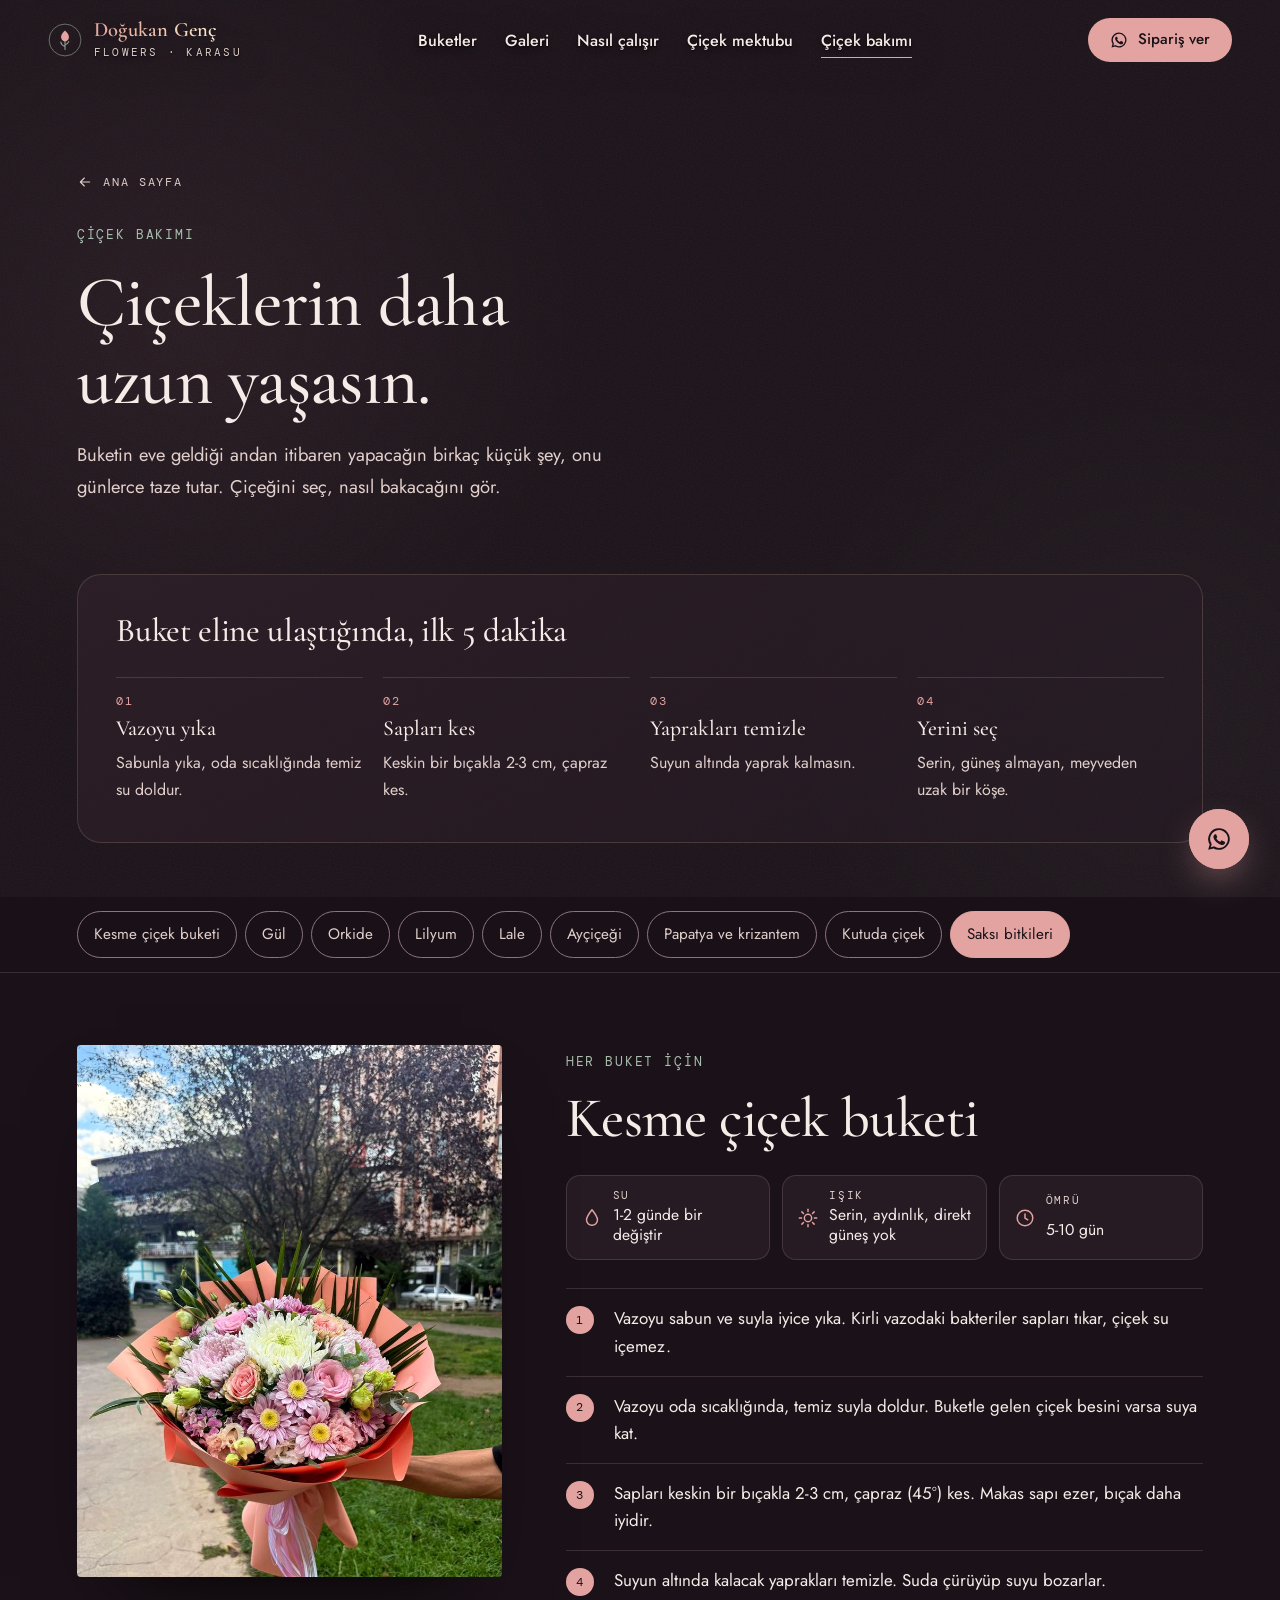
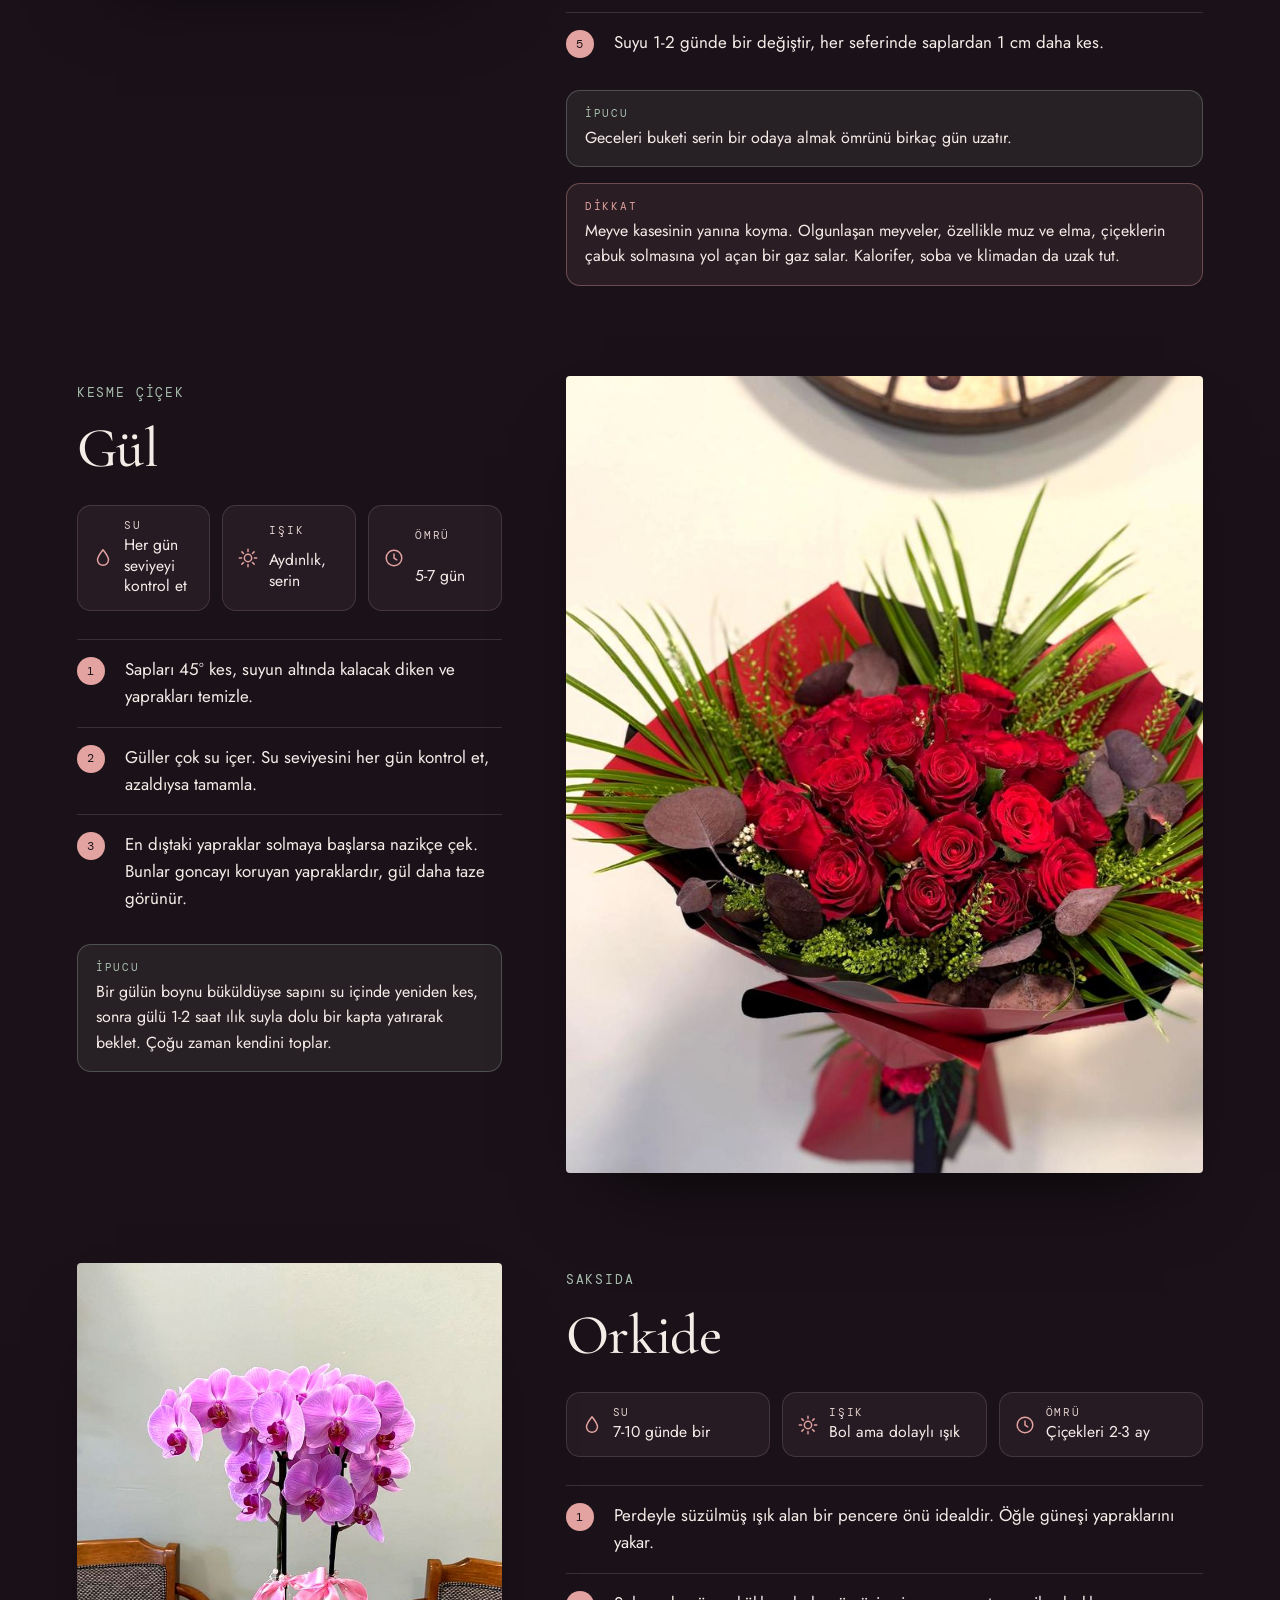
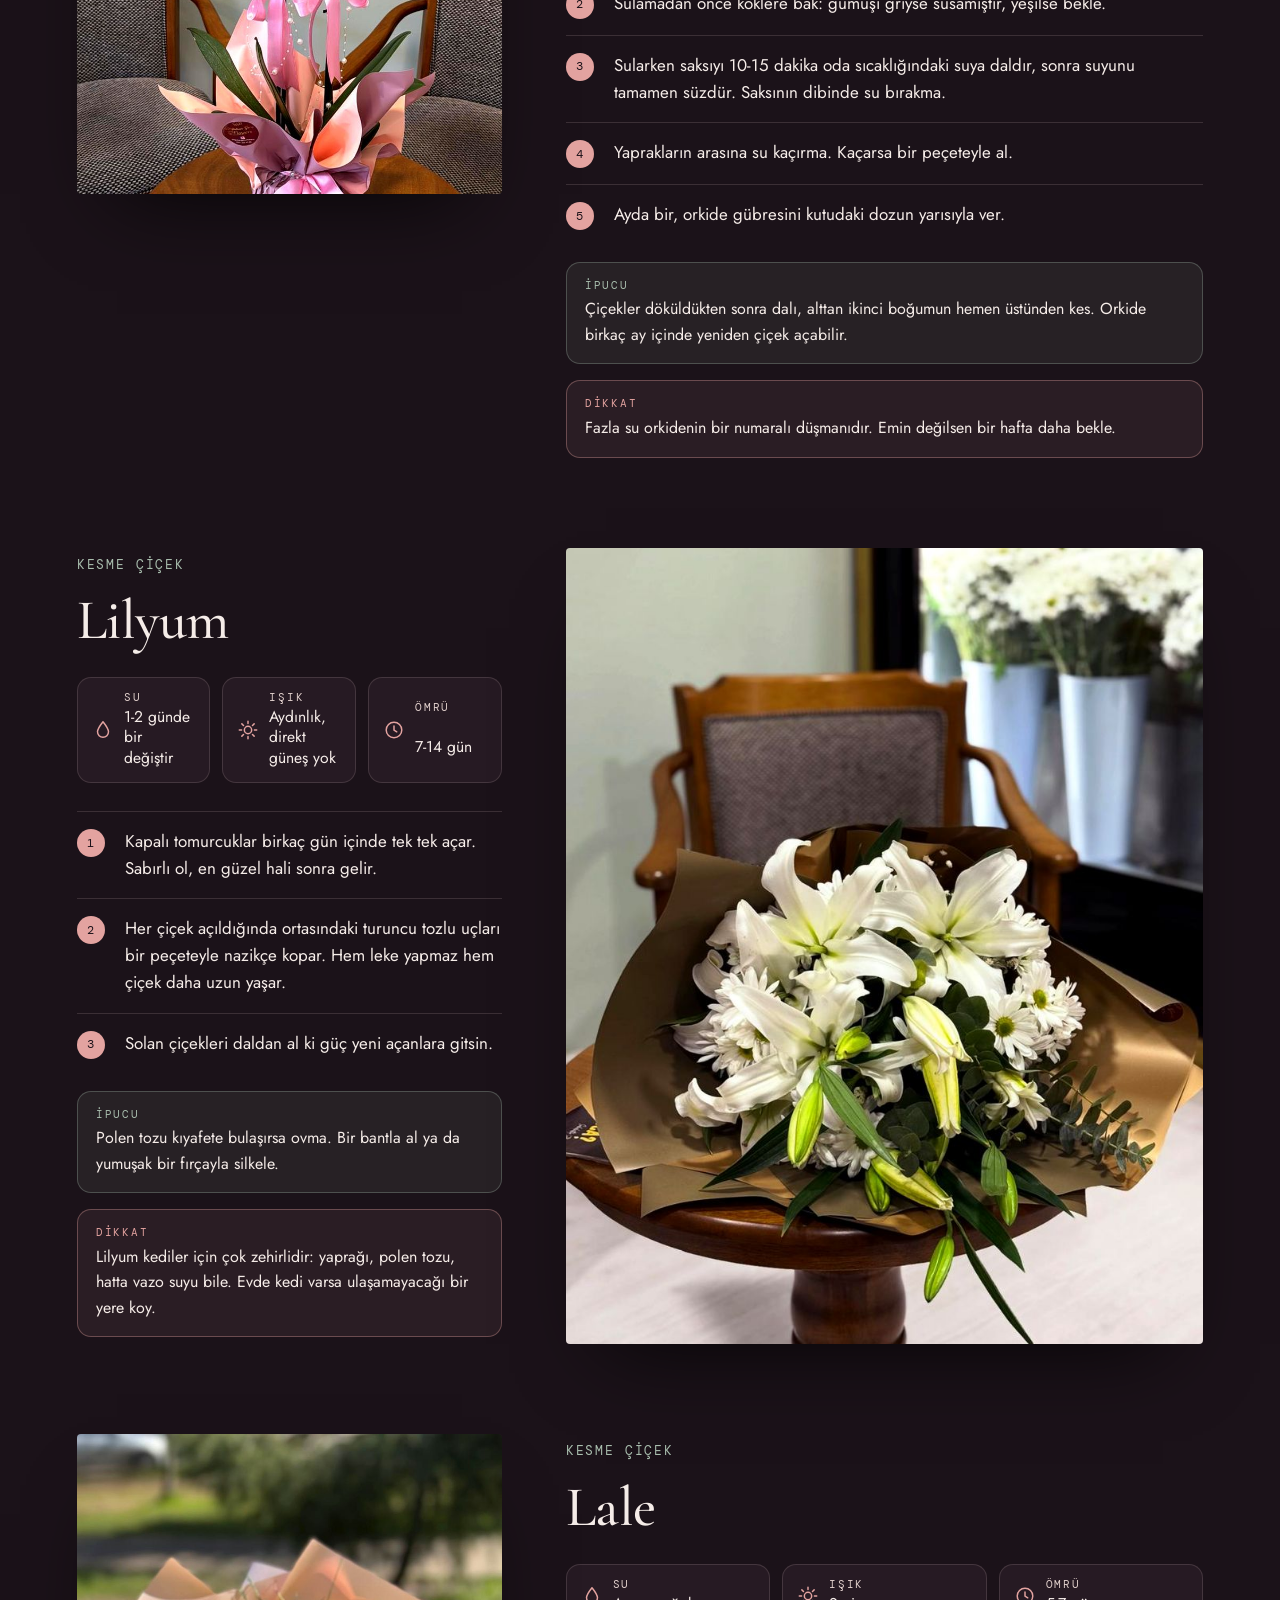
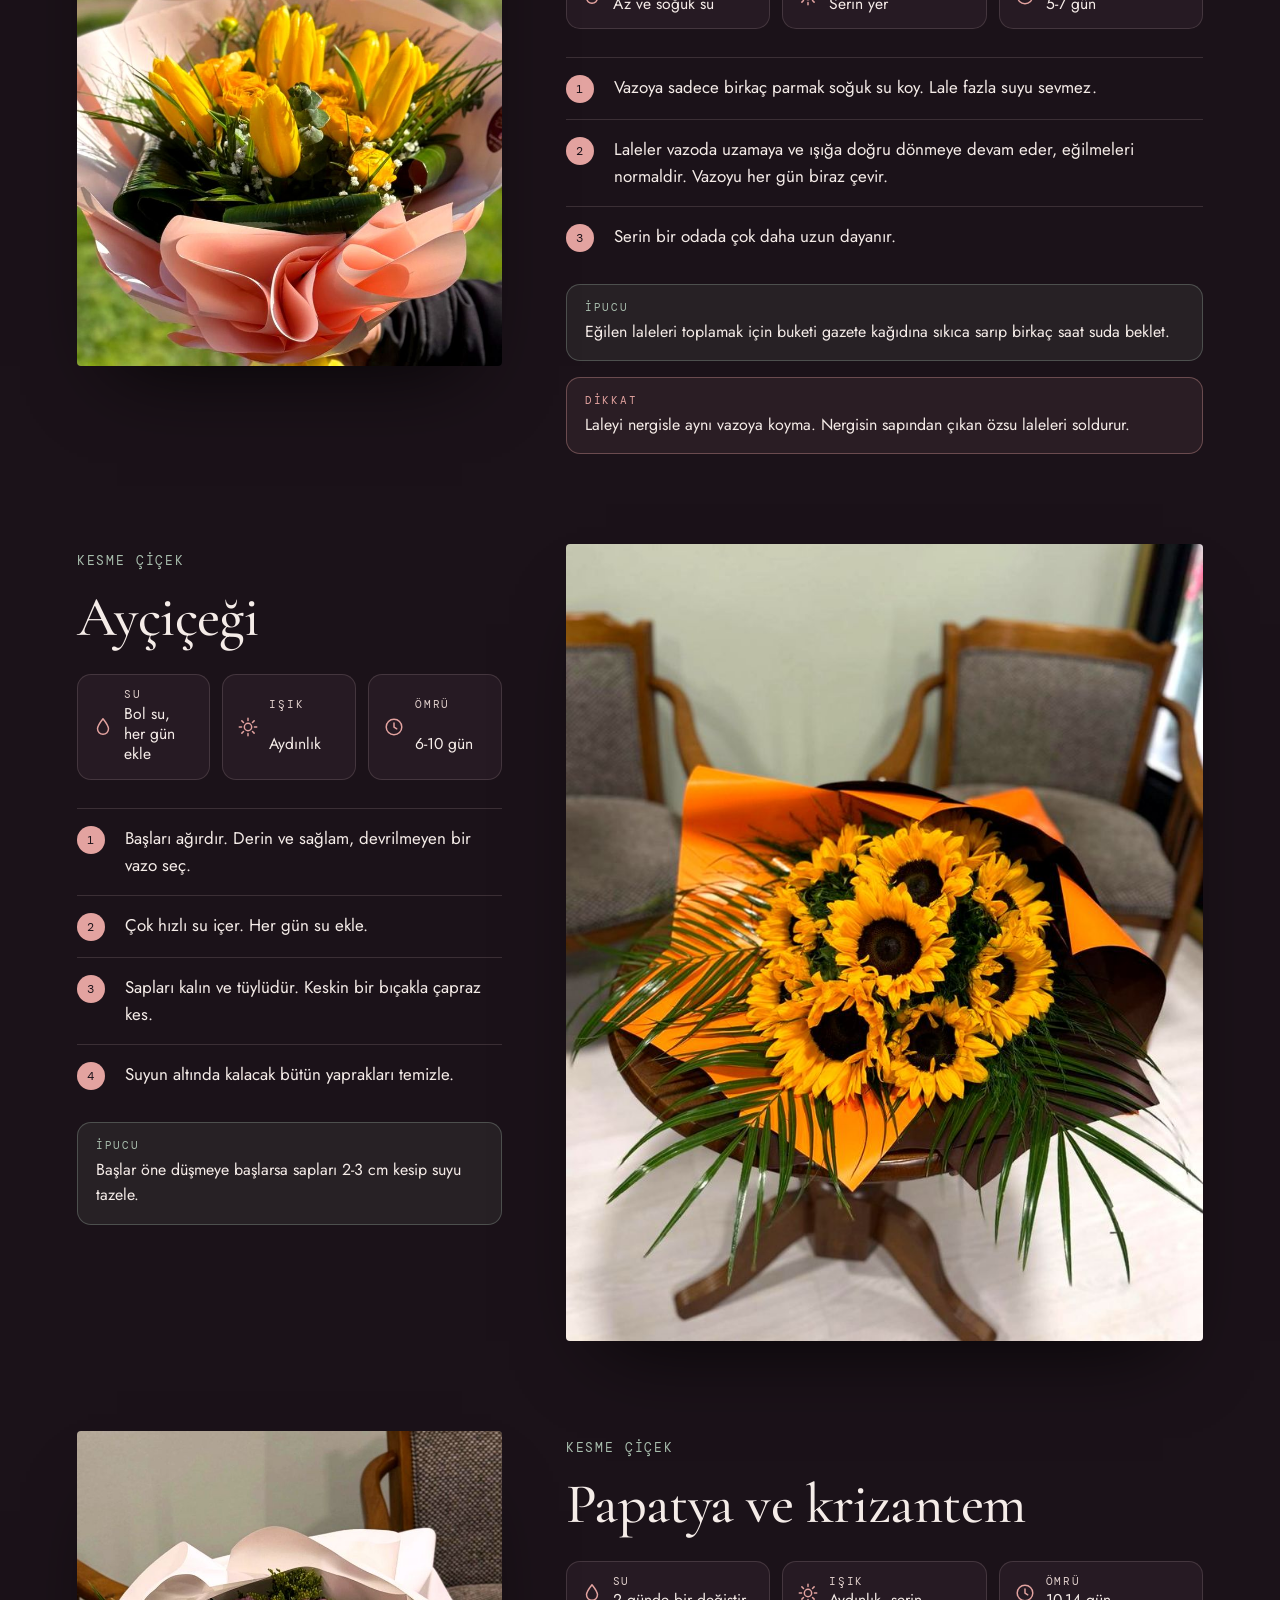
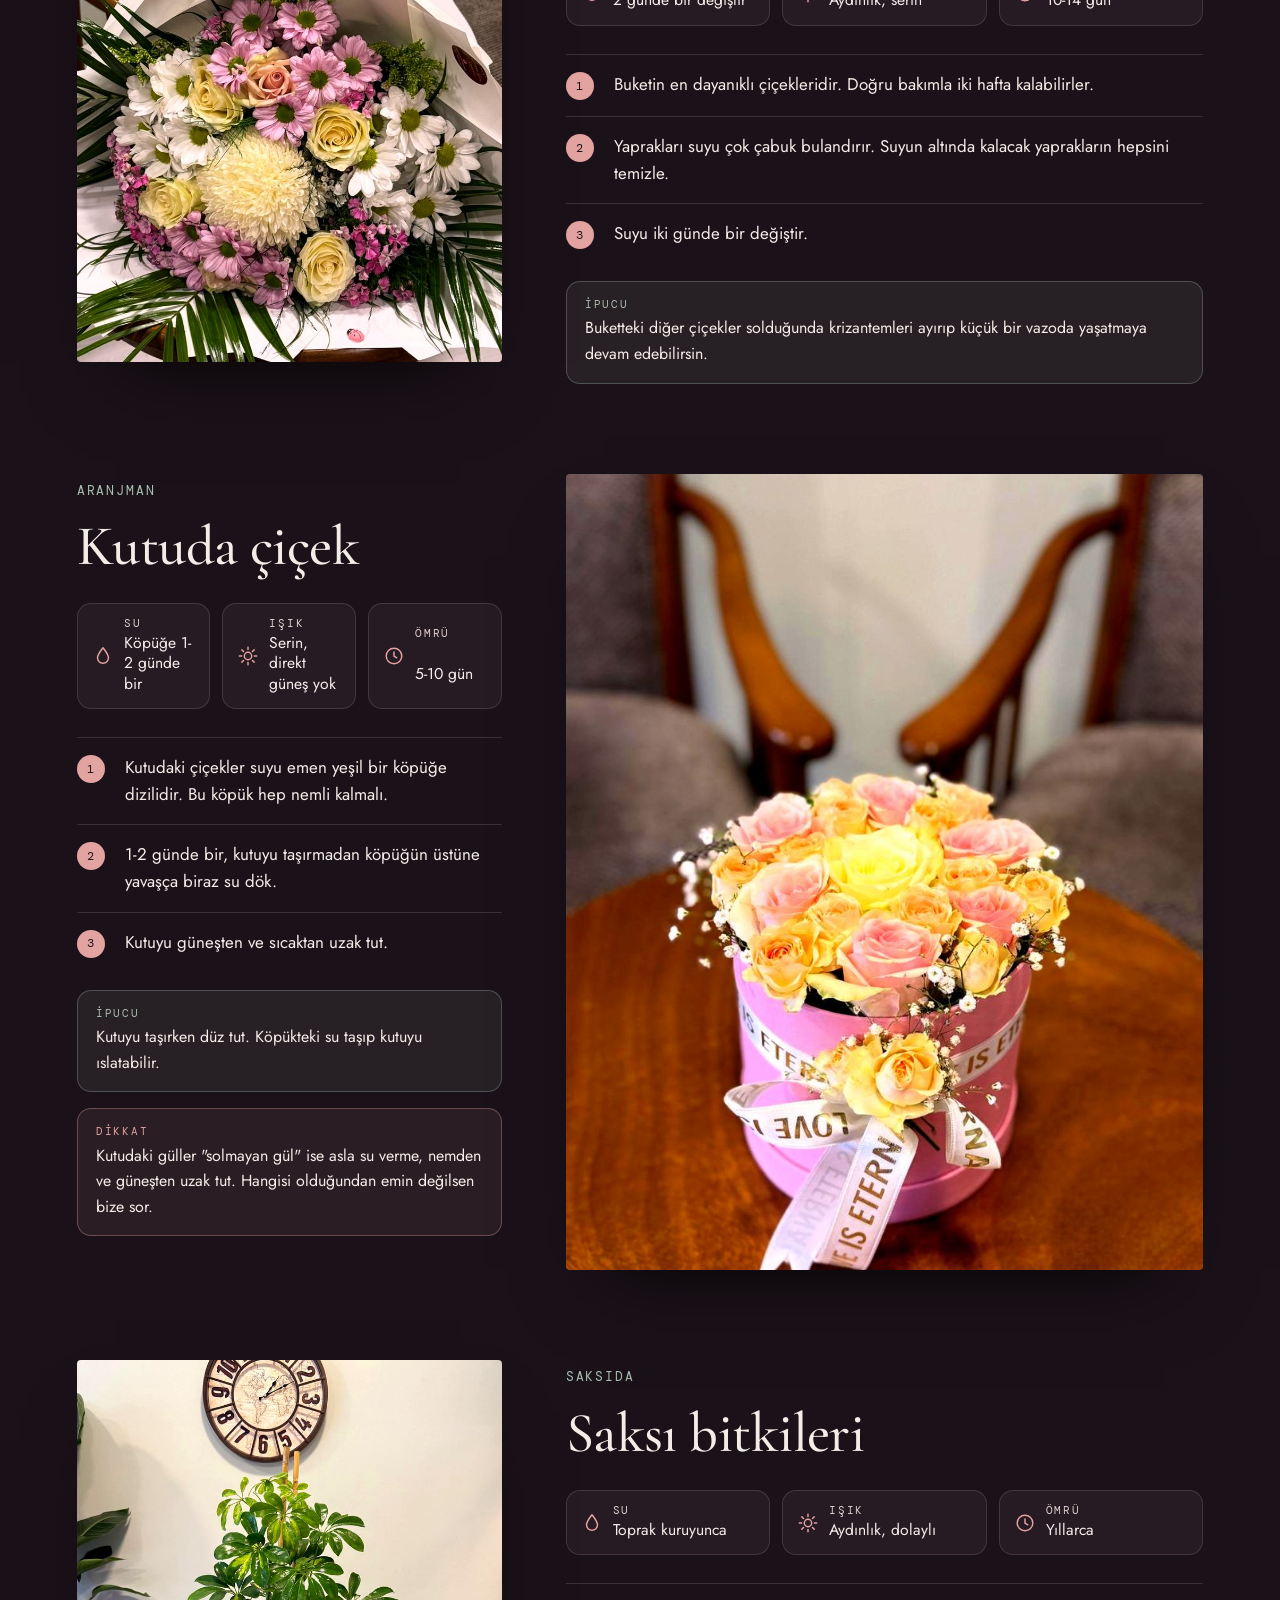
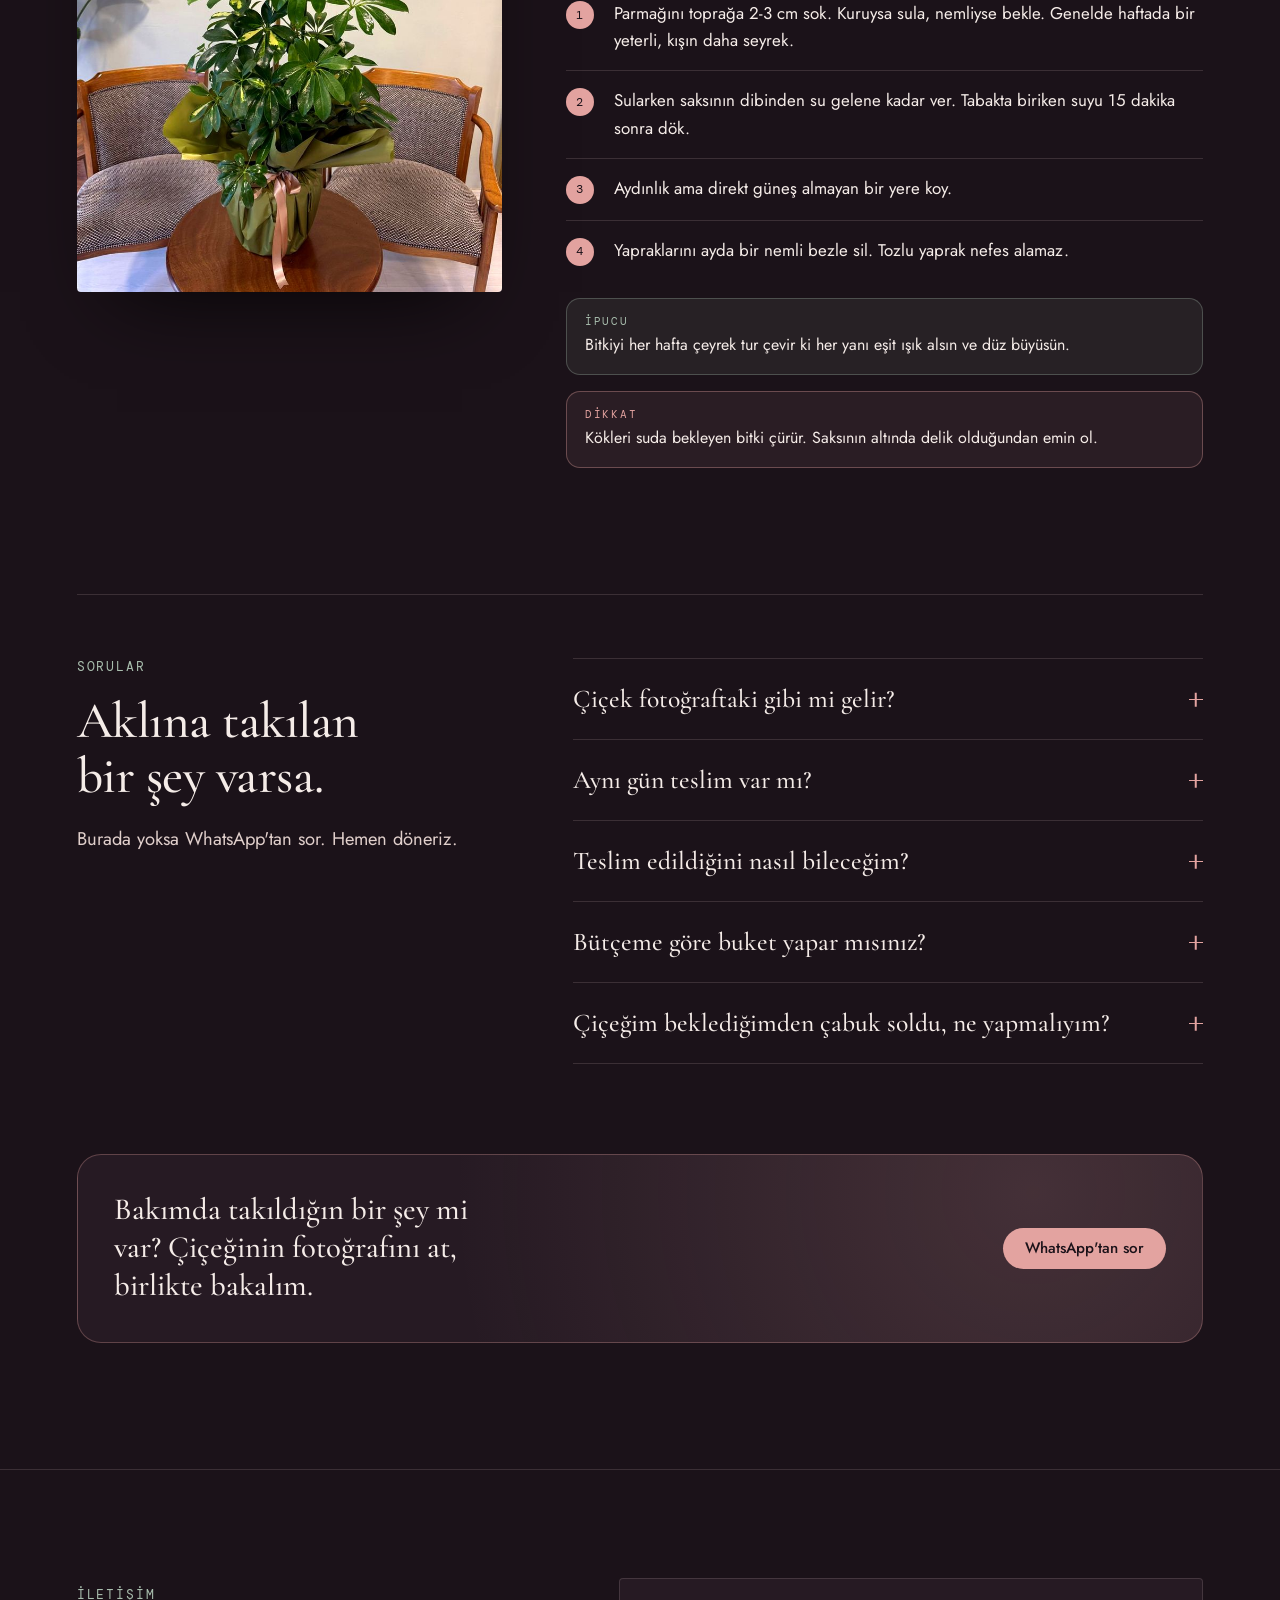
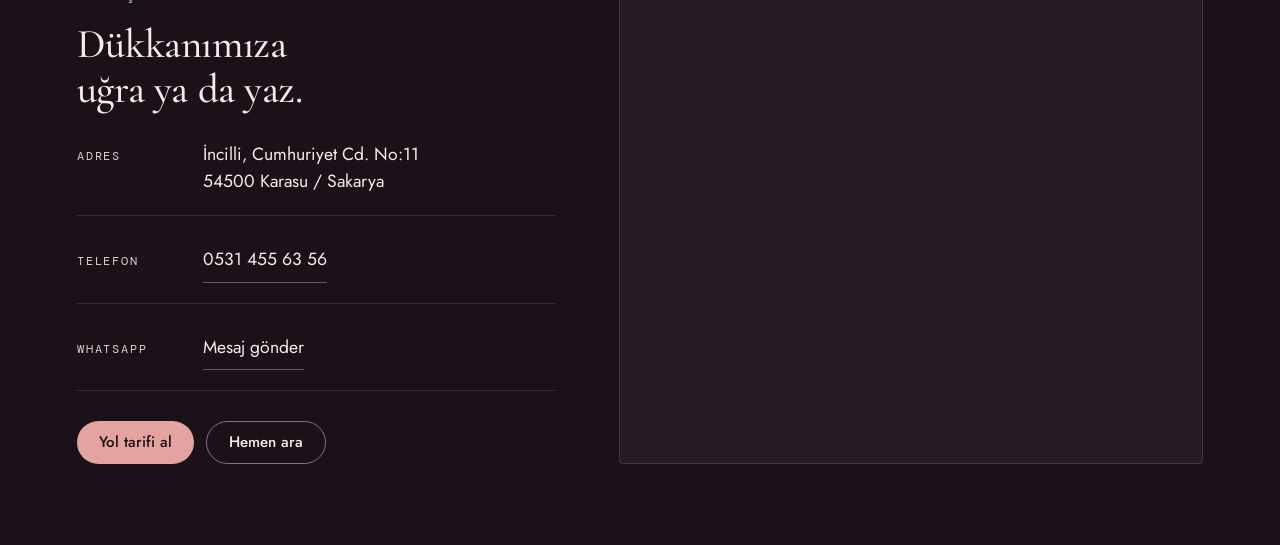
==== bakim.html @ 012bde80 "Çiçek bakımı sayfası; sorular ana sayfadan bakım sayfasına taşındı Co-Authored-By: Claude Opus 5.5 <" ====
<!doctype html>
<html lang="tr">
<head>
<meta charset="utf-8">
<meta name="viewport" content="width=device-width, initial-scale=1, viewport-fit=cover">
<title>Çiçek bakımı · Doğukan Genç Flowers</title>
<meta name="description" content="Buket, gül, orkide, lilyum, lale, ayçiçeği ve saksı bitkilerinin bakımı. Çiçeklerin daha uzun yaşasın diye Doğukan Genç Flowers'tan kolay ipuçları.">
<meta name="theme-color" content="#1B1219">
<link rel="icon" href="data:image/svg+xml,%3Csvg xmlns='http://www.w3.org/2000/svg' viewBox='0 0 64 64'%3E%3Crect width='64' height='64' rx='14' fill='%231B1219'/%3E%3Cpath d='M32 14c-7 6-9 12-6 17 2 3 6 4 6 4s4-1 6-4c3-5 1-11-6-17z' fill='%23E3A3A0'/%3E%3Cpath d='M32 35v15M32 44c-4-1-7-4-8-8M32 41c4-1 6-3 7-6' stroke='%238FA393' stroke-width='2.5' fill='none' stroke-linecap='round'/%3E%3C/svg%3E">
<link rel="preconnect" href="https://fonts.googleapis.com">
<link rel="preconnect" href="https://fonts.gstatic.com" crossorigin>
<link href="https://fonts.googleapis.com/css2?family=Cormorant+Garamond:ital,wght@0,400;0,500;0,600;1,500;1,600&family=Caveat:wght@500&family=DM+Mono&family=Jost:wght@400;500&display=swap" rel="stylesheet">
<style>
:root{
  color-scheme:dark;
  --canvas:#1B1219;
  --panel:#261A23;
  --panel-2:#2F2029;
  --accent:#E3A3A0;
  --accent-hover:#EDB8B5;
  --accent-muted:#8FA393;
  --text-secondary:#E0CFCB;
  --text-primary:#F5ECE8;
  --line:rgba(205,184,180,.18);
  --line-strong:#8A7480;
  --ease-out:cubic-bezier(.22,.8,.24,1);
  --ease-soft:cubic-bezier(.45,.05,.25,1);
  --tshadow:0 1px 2px rgba(12,6,10,.95),0 3px 12px rgba(12,6,10,.78),0 10px 44px rgba(12,6,10,.8);
  --display:"Cormorant Garamond",Georgia,serif;
  --body:"Jost",system-ui,sans-serif;
  --mono:"DM Mono",ui-monospace,monospace;
}
*,*::before,*::after{box-sizing:border-box}
html{overflow-x:hidden;overflow-x:clip;scroll-behavior:smooth;background:var(--canvas)}
body{margin:0;overflow-x:hidden;overflow-x:clip;background:var(--canvas);color:var(--text-primary);font:300 1.0625rem/1.65 var(--body);-webkit-font-smoothing:antialiased;animation:pagein 1.1s var(--ease-out) both}
@keyframes pagein{from{opacity:0}to{opacity:1}}
img{display:block;max-width:100%}
a{color:inherit}
h1,h2,h3{font-family:var(--display);font-weight:300;line-height:1.08;margin:0;letter-spacing:-.01em}
p{margin:0}
.sr{position:absolute!important;width:1px;height:1px;overflow:hidden;clip:rect(0 0 0 0);white-space:nowrap}
.skip{position:fixed;left:16px;top:-60px;z-index:100;background:var(--accent);color:var(--canvas);padding:10px 16px;border-radius:999px;text-decoration:none;transition:top .3s var(--ease-out)}
.skip:focus{top:16px}
:focus-visible{outline:2px solid var(--accent);outline-offset:3px;border-radius:6px}
.kicker{font:400 .74rem/1.4 var(--mono);letter-spacing:.18em;text-transform:uppercase;color:var(--accent-muted)}

/* ---------- the environment layer ---------- */
.env{position:fixed;inset:0;z-index:-1;pointer-events:none;overflow:hidden}
.env .glow{position:absolute;width:70vmax;height:70vmax;border-radius:50%;filter:blur(40px);opacity:.5}
.env .g1{left:-20vmax;top:-10vmax;background:radial-gradient(circle,rgba(227,163,160,.13),transparent 62%);animation:drift1 90s ease-in-out -20s infinite alternate}
.env .g2{right:-25vmax;bottom:-20vmax;background:radial-gradient(circle,rgba(143,163,147,.10),transparent 60%);animation:drift2 110s ease-in-out -40s infinite alternate}
@keyframes drift1{to{transform:translate(18vmax,22vmax) scale(1.1)}}
@keyframes drift2{to{transform:translate(-20vmax,-16vmax) scale(.92)}}
.env .grain{position:absolute;inset:-50%;opacity:.07;background-image:url("data:image/svg+xml,%3Csvg xmlns='http://www.w3.org/2000/svg' width='160' height='160'%3E%3Cfilter id='n'%3E%3CfeTurbulence type='fractalNoise' baseFrequency='.85' numOctaves='2' stitchTiles='stitch'/%3E%3C/filter%3E%3Crect width='100%25' height='100%25' filter='url(%23n)'/%3E%3C/svg%3E")}
.env .petal{position:absolute;top:-6vh;width:14px;height:10px;border-radius:70% 0 70% 0;background:var(--accent);opacity:.14;animation:fall linear infinite}
@keyframes fall{0%{transform:translate3d(0,-5vh,0) rotate(0)}50%{transform:translate3d(6vw,52vh,0) rotate(180deg)}100%{transform:translate3d(-2vw,112vh,0) rotate(360deg)}}
body.paused *,body.paused *::before,body.paused *::after{animation-play-state:paused!important}

/* ---------- nav ---------- */
.nav{position:fixed;top:0;left:0;right:0;z-index:50;display:flex;align-items:center;justify-content:space-between;gap:24px;padding:18px clamp(16px,4vw,48px);transition:background .5s var(--ease-soft),backdrop-filter .5s var(--ease-soft)}
.nav.solid{background:rgba(27,18,25,.78);backdrop-filter:blur(14px);-webkit-backdrop-filter:blur(14px)}
.brand{display:flex;align-items:center;gap:12px;text-decoration:none}
.brand svg{width:34px;height:34px;flex:none}
.brand span{font:500 1.28rem/1 var(--display);letter-spacing:.01em;text-shadow:var(--tshadow)}
.brand small{display:block;font:400 .62rem/1.3 var(--mono);letter-spacing:.2em;color:var(--text-secondary);text-transform:uppercase;margin-top:4px}
.nav ul{display:flex;gap:28px;list-style:none;margin:0;padding:0}
.nav ul a{text-decoration:none;font-size:.92rem;color:var(--text-secondary);text-shadow:var(--tshadow);transition:color .3s var(--ease-soft)}
.nav ul a:hover{color:var(--text-primary)}
.btn{display:inline-flex;align-items:center;justify-content:center;gap:10px;padding:13px 22px;border-radius:999px;font:500 .95rem/1 var(--body);text-decoration:none;border:0;cursor:pointer;text-shadow:none;transition:background .35s var(--ease-soft),transform .35s var(--ease-out),color .35s var(--ease-soft),border-color .35s var(--ease-soft)}
.btn-accent{background:var(--accent);color:var(--canvas)}
.btn-accent:hover{background:var(--accent-hover);transform:translateY(-2px)}
.btn-ghost{background:rgba(27,18,25,.4);color:var(--text-primary);border:1px solid var(--line-strong)}
.btn-ghost:hover{border-color:var(--accent);transform:translateY(-2px)}
.btn svg{width:18px;height:18px}
@media (pointer:coarse){.btn{min-height:44px;display:inline-flex;align-items:center;justify-content:center}}
@media (max-width:900px){.nav ul{display:none}}
@media (max-width:520px){.nav .btn span{display:none}.nav .btn{padding:12px}}

/* ---------- sections ---------- */
main{position:relative}
.gut{padding-left:max(clamp(16px,6vw,96px),env(safe-area-inset-left,0px));padding-right:max(clamp(16px,6vw,96px),env(safe-area-inset-right,0px))}
.wrap{max-width:1240px;margin:0 auto}
.head h2{font-size:clamp(2.4rem,5vw,4.6rem);max-width:15ch;text-wrap:balance}
.head .kicker{display:block;margin-bottom:20px}
.head p{color:var(--text-secondary);margin-top:20px;max-width:44ch}
.pad{padding-top:clamp(110px,16vh,180px);padding-bottom:clamp(110px,16vh,180px)}

footer{position:relative;overflow:hidden;padding-top:clamp(80px,12vh,140px);padding-bottom:clamp(56px,9vh,96px);border-top:1px solid var(--line)}

/* nav: hide on the way down, return on the way up, mark the section */
.nav{transition:background .5s var(--ease-soft),backdrop-filter .5s var(--ease-soft),transform .6s var(--ease-out)}
.nav.hide{transform:translateY(-110%)}
.nav ul a{position:relative;padding:6px 0}
.nav ul a::after{content:"";position:absolute;left:0;right:0;bottom:0;height:1px;background:var(--accent);transform:scaleX(0);transform-origin:left;transition:transform .5s var(--ease-out)}
.nav ul a:hover::after,.nav ul a.on::after{transform:scaleX(1)}
.nav ul a.on{color:var(--text-primary)}
.progress{position:fixed;top:0;left:0;right:0;height:2px;z-index:60;background:linear-gradient(90deg,var(--accent-muted),var(--accent));transform:scaleX(var(--sp,0));transform-origin:left;pointer-events:none}

/* floating order button */
.fab{position:fixed;z-index:55;right:calc(clamp(16px,2.4vw,32px) + env(safe-area-inset-right,0px));bottom:calc(clamp(16px,2.4vw,32px) + env(safe-area-inset-bottom,0px));display:flex;align-items:center;gap:12px;text-decoration:none;opacity:0;transform:translateY(20px) scale(.9);pointer-events:none;transition:opacity .5s var(--ease-soft),transform .6s var(--ease-out)}
.fab.show{opacity:1;transform:none;pointer-events:auto}
.fab .bub{width:60px;height:60px;border-radius:50%;display:grid;place-items:center;background:var(--accent);color:var(--canvas);box-shadow:0 14px 36px -10px rgba(227,163,160,.6);position:relative}
.fab .bub::before{content:"";position:absolute;inset:0;border-radius:50%;border:1px solid var(--accent);animation:ping 2.8s var(--ease-soft) -1s infinite}
@keyframes ping{0%{transform:scale(1);opacity:.7}100%{transform:scale(1.6);opacity:0}}
.fab svg{width:26px;height:26px}
.fab .tip{font:500 .88rem/1 var(--body);color:var(--text-primary);background:rgba(27,18,25,.85);backdrop-filter:blur(10px);-webkit-backdrop-filter:blur(10px);border:1px solid var(--line);padding:11px 16px;border-radius:999px;opacity:0;transform:translateX(10px);transition:opacity .4s var(--ease-soft),transform .5s var(--ease-out)}
.fab:hover .tip,.fab:focus-visible .tip{opacity:1;transform:none}
@media (max-width:720px){.fab .tip{display:none}}

@media (prefers-reduced-motion: reduce){.fab .bub::before{display:none}}

/* ---------- readability pass ---------- */
:root{--ink-2:#54404B;--sage-ink:#4F6B57}
body{font-weight:400;font-size:1.125rem;line-height:1.7}
h1,h2,h3{font-weight:500}
.band h1,.band h2{font-weight:500;letter-spacing:-.005em}
.band .lede,.b4 .lede{font-weight:500;font-size:clamp(1.05rem,1.2vw,1.2rem)}
.kicker{font-size:.82rem;letter-spacing:.14em;color:#A9BEAE}
.nav ul a{font-size:1rem;font-weight:500;color:var(--text-primary)}
.head p{font-size:1.15rem}
.dil-head h2{font-weight:500;color:var(--text-primary)}
.fl h3{font-weight:500}
.fl .line{font-weight:500;font-size:clamp(1.35rem,1.8vw,1.7rem)}
.fl .when{font-size:1.05rem}
.fl .link,.bq a,.endcard a.link{font-size:.84rem}
.bq h3{font-weight:500}
.bq p,.endcard p{font-size:1.05rem}
.marquee .r2{font-weight:400}
.marquee .r3{font-size:clamp(.78rem,.95vw,.88rem)}
.step h3{font-weight:500}
.step p{font-size:1.08rem}
.step .n{font-size:.8rem}
.faq summary{font-weight:500}
.faq .a p{font-size:1.08rem}
label{font-size:.8rem}
input,textarea{font-weight:400;font-size:1.05rem}
.cardnote{font-size:.8rem}
.brand small{font-size:.7rem}
.gal-count{font-size:.8rem}
.dil-nav li{font-size:.8rem;opacity:.6}
@media (max-width:820px), (orientation: portrait){.dil-nav li{font-size:0}}

/* ---------- rose gold brand name ---------- */
.rg{background:linear-gradient(100deg,#E3A3A0 0%,#EDBFA8 22%,#F7DFC2 40%,#FFF4E4 50%,#F2CDB0 62%,#E6A9A0 80%,#E3A3A0 100%);background-size:220% 100%;-webkit-background-clip:text;background-clip:text;color:transparent;-webkit-text-fill-color:transparent;text-shadow:none;animation:shine 9s linear infinite}
@keyframes shine{from{background-position:110% 0}to{background-position:-110% 0}}
.brand .rg{font-weight:600;filter:drop-shadow(0 1px 6px rgba(12,6,10,.6))}
.brandline-hero{display:flex;align-items:baseline;gap:14px;margin-bottom:20px;text-shadow:none}
.brandline-hero .rg{font:italic 500 clamp(1.5rem,2.1vw,2.1rem)/1.1 var(--display);letter-spacing:.01em;filter:drop-shadow(0 2px 10px rgba(12,6,10,.85))}
.brandline-hero .loc{font:400 .8rem/1 var(--mono);letter-spacing:.2em;text-transform:uppercase;color:var(--text-primary);text-shadow:var(--tshadow)}
@media (prefers-reduced-motion: reduce){.rg{animation:none;background-position:50% 0}}

/* ---------- care page ---------- */
main{padding-top:clamp(120px,18vh,180px)}
.back{display:inline-flex;align-items:center;gap:10px;margin-bottom:24px;padding:12px 0;font:400 .76rem/1 var(--mono);letter-spacing:.16em;text-transform:uppercase;color:var(--text-secondary);text-decoration:none;transition:color .3s var(--ease-soft)}
.back:hover{color:var(--accent)}
.back svg{width:16px;height:16px}
.bk-head h1{font-size:clamp(2.6rem,5.6vw,5.2rem);max-width:13ch;text-wrap:balance}
.bk-head .kicker{display:block;margin-bottom:20px}
.bk-head p{color:var(--text-secondary);margin-top:20px;max-width:52ch;font-size:1.15rem}
.reveal .part{opacity:0;transform:translateY(24px);transition:opacity .9s var(--ease-out),transform .9s var(--ease-out);transition-delay:calc(var(--i,0)*90ms)}
.reveal.in .part{opacity:1;transform:none}
/* first five minutes */
.first{margin-top:clamp(48px,8vh,80px);padding:clamp(24px,3vw,40px);border-radius:24px;background:linear-gradient(150deg,rgba(47,32,41,.8),rgba(38,26,35,.5));border:1px solid rgba(243,211,176,.16)}
.first h2{font-size:clamp(1.6rem,2.6vw,2.3rem)}
.first ol{list-style:none;margin:28px 0 0;padding:0;display:grid;grid-template-columns:repeat(4,minmax(0,1fr));gap:20px;counter-reset:f}
.first li{counter-increment:f;display:flex;flex-direction:column;gap:8px;padding-top:18px;border-top:1px solid var(--line)}
.first li::before{content:"0" counter(f);font:400 .74rem/1 var(--mono);letter-spacing:.16em;color:var(--accent)}
.first b{font:500 1.35rem/1.15 var(--display)}
.first span{color:var(--text-secondary);font-size:1rem}
/* flower chips, sticky under the menu */
.bk-nav{position:sticky;top:0;z-index:20;display:flex;gap:8px;overflow-x:auto;scrollbar-width:none;margin:clamp(40px,6vh,64px) calc(-1 * clamp(16px,6vw,96px)) 0;padding:14px clamp(16px,6vw,96px);background:rgba(27,18,25,.88);backdrop-filter:blur(12px);-webkit-backdrop-filter:blur(12px);border-bottom:1px solid var(--line)}
.nav:not(.hide) ~ main .bk-nav{top:var(--navh,76px)}
.bk-nav{transition:top .6s var(--ease-out)}
.bk-nav a{flex:none;padding:10px 16px;min-height:42px;display:inline-flex;align-items:center;border-radius:999px;border:1px solid var(--line-strong);color:var(--text-secondary);text-decoration:none;font-size:.95rem;transition:color .3s,border-color .3s,background .3s}
.bk-nav a:hover{color:var(--text-primary);border-color:var(--accent)}
.bk-nav a.on{background:var(--accent);border-color:var(--accent);color:var(--canvas)}
/* one guide per flower */
.guides{display:grid;gap:clamp(64px,10vh,120px);margin-top:clamp(56px,8vh,96px)}
.guide{display:grid;grid-template-columns:minmax(0,.8fr) minmax(0,1.2fr);gap:clamp(28px,5vw,72px);align-items:start;scroll-margin-top:90px}
.guide:nth-child(even) .g-ph{order:2}
.g-ph{position:sticky;top:96px;aspect-ratio:4/5;border-radius:4px;overflow:hidden;background:var(--panel);box-shadow:0 40px 80px -40px rgba(0,0,0,.85)}
.g-ph img{width:100%;height:100%;object-fit:cover;display:block}
.g-txt h2{font-size:clamp(2.4rem,4.4vw,3.8rem);margin:12px 0 26px}
.g-stats{display:grid;grid-template-columns:repeat(3,minmax(0,1fr));gap:12px;margin:0}
.g-stats div{display:grid;grid-template-columns:auto 1fr;grid-template-rows:auto auto;column-gap:10px;row-gap:4px;align-items:center;padding:14px;border-radius:14px;background:var(--panel);border:1px solid var(--line)}
.g-stats svg{grid-row:span 2;width:22px;height:22px;color:var(--accent)}
.g-stats dt{font:400 .68rem/1 var(--mono);letter-spacing:.16em;text-transform:uppercase;color:var(--text-secondary)}
.g-stats dd{margin:0;font-size:.98rem;line-height:1.3;color:var(--text-primary)}
.g-steps{list-style:none;margin:28px 0 0;padding:0;counter-reset:s}
.g-steps li{counter-increment:s;display:grid;grid-template-columns:36px 1fr;gap:12px;padding:16px 0;border-top:1px solid var(--line);color:var(--text-primary);font-size:1.06rem;line-height:1.6}
.g-steps li::before{content:counter(s);width:28px;height:28px;border-radius:50%;display:grid;place-items:center;font:400 .78rem/1 var(--mono);color:var(--canvas);background:var(--accent);margin-top:1px}
.g-note{margin-top:16px;padding:16px 18px;border-radius:14px;font-size:1rem;line-height:1.6;color:var(--text-primary)}
.g-note b{display:block;margin-bottom:4px;font:400 .7rem/1.2 var(--mono);letter-spacing:.16em;text-transform:uppercase}
.g-note.tip{background:rgba(143,163,147,.1);border:1px solid rgba(169,190,174,.3)}
.g-note.tip b{color:#A9BEAE}
.g-note.warn{background:rgba(227,163,160,.08);border:1px solid rgba(227,163,160,.35)}
.g-note.warn b{color:var(--accent)}
/* questions */
.bk-faq{display:grid;grid-template-columns:minmax(0,.8fr) minmax(0,1.2fr);gap:clamp(40px,6vw,96px);align-items:start;margin-top:clamp(90px,14vh,160px);padding-top:clamp(48px,7vh,80px);border-top:1px solid var(--line);scroll-margin-top:90px}
.bk-faq .head h2{font-size:clamp(2.2rem,4vw,3.6rem);max-width:12ch}
.bk-faq .head p{color:var(--text-secondary);margin-top:18px}
.bk-faq .head .kicker{display:block;margin-bottom:18px}
.faq details{border-top:1px solid var(--line)}
.faq details:last-child{border-bottom:1px solid var(--line)}
.faq summary{list-style:none;cursor:pointer;display:flex;justify-content:space-between;align-items:baseline;gap:24px;padding:24px 0;font:500 clamp(1.3rem,2vw,1.7rem)/1.25 var(--display);transition:color .3s var(--ease-soft),padding .4s var(--ease-out)}
.faq summary:hover{color:var(--accent);padding-left:8px}
.faq summary::-webkit-details-marker{display:none}
.faq summary i{flex:none;width:14px;height:14px;position:relative}
.faq summary i::before,.faq summary i::after{content:"";position:absolute;left:0;top:6px;width:14px;height:1.5px;background:var(--accent)}
.faq summary i::after{transform:rotate(90deg);transition:transform .5s var(--ease-out)}
.faq details[open] summary i::after{transform:rotate(0)}
.faq .a p{color:var(--text-secondary);padding-bottom:24px;max-width:52ch;font-size:1.06rem}
.bk-cta{display:flex;flex-wrap:wrap;align-items:center;justify-content:space-between;gap:20px 32px;margin-top:clamp(64px,10vh,110px);padding:clamp(24px,3vw,36px);border-radius:24px;border:1px solid rgba(227,163,160,.3);background:radial-gradient(circle at 85% 20%,rgba(227,163,160,.16),transparent 60%),var(--panel)}
.bk-cta p{font:500 clamp(1.4rem,2.4vw,2rem)/1.25 var(--display);max-width:26ch}
footer{margin-top:clamp(90px,14vh,160px)}
@media (max-width:900px){
  .first ol{grid-template-columns:repeat(2,minmax(0,1fr))}
  .guide{grid-template-columns:1fr}
  .guide:nth-child(even) .g-ph{order:0}
  .g-ph{position:relative;top:0;aspect-ratio:4/3}
  .bk-faq{grid-template-columns:1fr}
}
@media (max-width:560px){
  .first ol{grid-template-columns:1fr}
  .g-stats{grid-template-columns:1fr}
  .g-stats div{grid-template-columns:auto auto 1fr;grid-template-rows:auto}
  .g-stats svg{grid-row:auto}
  .g-stats dt{min-width:44px}
}
@media (prefers-reduced-motion:reduce){.reveal .part{opacity:1;transform:none;transition:none}}
[hidden]{display:none!important}

/* contact: address, phone and the shop on the map */
.contact{display:grid;grid-template-columns:minmax(0,.9fr) minmax(0,1.1fr);gap:clamp(28px,5vw,72px);align-items:stretch}
.contact h3{font-size:clamp(2rem,3.2vw,3rem);margin:14px 0 30px;max-width:14ch}
.contact dl{margin:0;display:grid;gap:22px}
.contact dl div{display:grid;grid-template-columns:110px 1fr;gap:16px;align-items:baseline;padding-bottom:20px;border-bottom:1px solid var(--line)}
.contact dt{font:400 .74rem/1.4 var(--mono);letter-spacing:.16em;text-transform:uppercase;color:var(--text-secondary)}
.contact dd{margin:0;font-size:1.1rem;line-height:1.55;color:var(--text-primary)}
.contact dd a{display:inline-block;padding:8px 0;color:var(--text-primary);text-decoration:none;border-bottom:1px solid rgba(227,163,160,.45);transition:border-color .3s var(--ease-soft),color .3s var(--ease-soft)}
.contact dd a:hover{color:var(--accent);border-color:var(--accent)}
.contact .row{display:flex;flex-wrap:wrap;gap:12px;margin-top:30px}
.c-map{position:relative;min-height:380px;border-radius:4px;overflow:hidden;border:1px solid var(--line);background:var(--panel)}
.c-map iframe{position:absolute;inset:0;width:100%;height:100%;border:0;filter:saturate(.85) contrast(1.02)}
@media (max-width:900px){.contact{grid-template-columns:1fr}.c-map{min-height:300px}.contact dl div{grid-template-columns:96px 1fr}}
/* phones and tablets: the section links live behind a menu button */
.menu-btn{display:none;width:44px;height:44px;border-radius:50%;border:1px solid var(--line-strong);background:rgba(27,18,25,.5);cursor:pointer;place-items:center;padding:0;color:var(--text-primary)}
.menu-btn i{display:block;width:18px;height:1.5px;background:currentColor;position:relative;transition:background .2s}
.menu-btn i::before,.menu-btn i::after{content:"";position:absolute;left:0;width:18px;height:1.5px;background:currentColor;transition:transform .35s var(--ease-out)}
.menu-btn i::before{top:-6px}.menu-btn i::after{top:6px}
.nav.open .menu-btn i{background:transparent}
.nav.open .menu-btn i::before{transform:translateY(6px) rotate(45deg)}
.nav.open .menu-btn i::after{transform:translateY(-6px) rotate(-45deg)}
@media (max-width:900px){
  .menu-btn{display:grid}
  .nav .btn-accent{margin-left:auto}
  .nav{gap:10px}
  .nav.open{background:rgba(27,18,25,.97);backdrop-filter:blur(14px);-webkit-backdrop-filter:blur(14px)}
  .nav.open ul{display:flex;flex-direction:column;gap:0;position:absolute;left:0;right:0;top:100%;padding:8px clamp(16px,4vw,48px) 22px;background:rgba(27,18,25,.97);border-bottom:1px solid var(--line);box-shadow:0 30px 60px -30px rgba(0,0,0,.9)}
  .nav.open ul a{display:block;padding:15px 0;font:500 1.5rem/1.1 var(--display);border-bottom:1px solid var(--line)}
  .nav.open ul li:last-child a{border-bottom:0}
  .nav.open ul a::after{display:none}
}
</style>
</head>
<body>
<a class="skip" href="#main">İçeriğe geç</a>
<div class="env" aria-hidden="true">
  <div class="glow g1"></div><div class="glow g2"></div><div class="grain"></div>
  <span class="petal" style="left:8%;animation-duration:38s;animation-delay:-4s"></span>
  <span class="petal" style="left:22%;animation-duration:46s;animation-delay:-21s;transform:scale(.7)"></span>
  <span class="petal" style="left:41%;animation-duration:42s;animation-delay:-33s"></span>
  <span class="petal" style="left:63%;animation-duration:50s;animation-delay:-12s"></span>
  <span class="petal" style="left:79%;animation-duration:40s;animation-delay:-27s"></span>
  <span class="petal" style="left:92%;animation-duration:48s;animation-delay:-8s"></span>
</div>

<nav class="nav" aria-label="Ana menü">
  <a class="brand" href="index.html" aria-label="Doğukan Genç Flowers, ana sayfa">
    <svg viewBox="0 0 64 64" aria-hidden="true"><circle cx="32" cy="32" r="30" fill="none" stroke="#8FA393" stroke-width="1.2"/><path d="M32 14c-7 6-9 12-6 17 2 3 6 4 6 4s4-1 6-4c3-5 1-11-6-17z" fill="#E3A3A0"/><path d="M32 35v15M32 44c-4-1-7-4-8-8M32 41c4-1 6-3 7-6" stroke="#8FA393" stroke-width="2" fill="none" stroke-linecap="round"/></svg>
    <span><b class="rg">Doğukan Genç</b><small>Flowers · Karasu</small></span>
  </a>
  <ul id="navMenu">
    <li><a href="index.html#buketler">Buketler</a></li>
    <li><a href="galeri.html">Galeri</a></li>
    <li><a href="index.html#nasil">Nasıl çalışır</a></li>
    <li><a href="index.html#mektup">Çiçek mektubu</a></li>
    <li><a href="bakim.html" class="on" aria-current="page">Çiçek bakımı</a></li>
  </ul>
  <a class="btn btn-accent" href="#iletisim" data-wa data-msg="Merhaba, çiçek siparişi vermek istiyorum."><svg viewBox="0 0 24 24" aria-hidden="true"><path fill="currentColor" d="M12 2a10 10 0 0 0-8.6 15.1L2 22l5-1.3A10 10 0 1 0 12 2zm0 18.2a8.2 8.2 0 0 1-4.2-1.2l-.3-.2-3 .8.8-2.9-.2-.3A8.2 8.2 0 1 1 12 20.2zm4.5-6.1c-.2-.1-1.5-.7-1.7-.8s-.4-.1-.6.1-.7.8-.8 1-.3.2-.5.1a6.7 6.7 0 0 1-3.3-2.9c-.3-.4.3-.4.7-1.3.1-.2 0-.3 0-.4l-.8-1.8c-.2-.5-.4-.4-.6-.4h-.5a1 1 0 0 0-.7.3 3 3 0 0 0-.9 2.2 5.1 5.1 0 0 0 1.1 2.7 11.7 11.7 0 0 0 4.5 4c1.7.7 2.3.8 3.2.6a2.7 2.7 0 0 0 1.8-1.3 2.2 2.2 0 0 0 .2-1.3c-.1-.1-.3-.2-.5-.3z"/></svg><span>Sipariş ver</span></a>
  <button class="menu-btn" type="button" aria-controls="navMenu" aria-expanded="false" aria-label="Menüyü aç"><i></i></button>
</nav>

<main id="main" class="gut">
  <div class="wrap">
    <a class="back" href="index.html"><svg viewBox="0 0 24 24" aria-hidden="true"><path d="M19 12H5M11 6l-6 6 6 6" fill="none" stroke="currentColor" stroke-width="1.6" stroke-linecap="round" stroke-linejoin="round"/></svg>Ana sayfa</a>
    <header class="bk-head reveal">
      <span class="kicker part">Çiçek bakımı</span>
      <h1 class="part" style="--i:1">Çiçeklerin daha uzun yaşasın.</h1>
      <p class="part" style="--i:2">Buketin eve geldiği andan itibaren yapacağın birkaç küçük şey, onu günlerce taze tutar. Çiçeğini seç, nasıl bakacağını gör.</p>
    </header>

    <section class="first reveal" aria-labelledby="first-h">
      <h2 id="first-h" class="part">Buket eline ulaştığında, ilk 5 dakika</h2>
      <ol>
        <li class="part" style="--i:1"><b>Vazoyu yıka</b><span>Sabunla yıka, oda sıcaklığında temiz su doldur.</span></li>
        <li class="part" style="--i:2"><b>Sapları kes</b><span>Keskin bir bıçakla 2-3 cm, çapraz kes.</span></li>
        <li class="part" style="--i:3"><b>Yaprakları temizle</b><span>Suyun altında yaprak kalmasın.</span></li>
        <li class="part" style="--i:4"><b>Yerini seç</b><span>Serin, güneş almayan, meyveden uzak bir köşe.</span></li>
      </ol>
    </section>

    <nav class="bk-nav" aria-label="Çiçekler"><a href="#genel">Kesme çiçek buketi</a><a href="#gul">Gül</a><a href="#orkide">Orkide</a><a href="#lilyum">Lilyum</a><a href="#lale">Lale</a><a href="#aycicegi">Ayçiçeği</a><a href="#papatya">Papatya ve krizantem</a><a href="#kutu">Kutuda çiçek</a><a href="#bitki">Saksı bitkileri</a></nav>

    <div class="guides">
      <article class="guide reveal" id="genel">
        <div class="g-ph part"><img src="assets/bk-genel.jpg" alt="Kesme çiçek buketi, Doğukan Genç Flowers" width="800" height="1000" loading="lazy" decoding="async"></div>
        <div class="g-txt">
          <span class="kicker part">Her buket için</span>
          <h2 class="part" style="--i:1">Kesme çiçek buketi</h2>
          <dl class="g-stats part" style="--i:2">
            <div><svg viewBox="0 0 24 24" aria-hidden="true"><path d="M12 3c3.5 4.4 6 7.8 6 11a6 6 0 0 1-12 0c0-3.2 2.5-6.6 6-11z" fill="none" stroke="currentColor" stroke-width="1.6" stroke-linejoin="round"/></svg><dt>Su</dt><dd>1-2 günde bir değiştir</dd></div>
            <div><svg viewBox="0 0 24 24" aria-hidden="true"><circle cx="12" cy="12" r="4" fill="none" stroke="currentColor" stroke-width="1.6"/><path d="M12 2.5v2.5M12 19v2.5M2.5 12H5M19 12h2.5M5.3 5.3l1.8 1.8M16.9 16.9l1.8 1.8M5.3 18.7l1.8-1.8M16.9 7.1l1.8-1.8" stroke="currentColor" stroke-width="1.6" stroke-linecap="round"/></svg><dt>Işık</dt><dd>Serin, aydınlık, direkt güneş yok</dd></div>
            <div><svg viewBox="0 0 24 24" aria-hidden="true"><circle cx="12" cy="12" r="8.5" fill="none" stroke="currentColor" stroke-width="1.6"/><path d="M12 7.5V12l3 2" fill="none" stroke="currentColor" stroke-width="1.6" stroke-linecap="round"/></svg><dt>Ömrü</dt><dd>5-10 gün</dd></div>
          </dl>
          <ol class="g-steps part" style="--i:3"><li>Vazoyu sabun ve suyla iyice yıka. Kirli vazodaki bakteriler sapları tıkar, çiçek su içemez.</li><li>Vazoyu oda sıcaklığında, temiz suyla doldur. Buketle gelen çiçek besini varsa suya kat.</li><li>Sapları keskin bir bıçakla 2-3 cm, çapraz (45°) kes. Makas sapı ezer, bıçak daha iyidir.</li><li>Suyun altında kalacak yaprakları temizle. Suda çürüyüp suyu bozarlar.</li><li>Suyu 1-2 günde bir değiştir, her seferinde saplardan 1 cm daha kes.</li></ol>
          <p class="g-note tip part" style="--i:4"><b>İpucu</b>Geceleri buketi serin bir odaya almak ömrünü birkaç gün uzatır.</p>
          <p class="g-note warn part" style="--i:5"><b>Dikkat</b>Meyve kasesinin yanına koyma. Olgunlaşan meyveler, özellikle muz ve elma, çiçeklerin çabuk solmasına yol açan bir gaz salar. Kalorifer, soba ve klimadan da uzak tut.</p>
        </div>
      </article>
      <article class="guide reveal" id="gul">
        <div class="g-ph part"><img src="assets/bk-gul.jpg" alt="Gül, Doğukan Genç Flowers" width="800" height="1000" loading="lazy" decoding="async"></div>
        <div class="g-txt">
          <span class="kicker part">Kesme çiçek</span>
          <h2 class="part" style="--i:1">Gül</h2>
          <dl class="g-stats part" style="--i:2">
            <div><svg viewBox="0 0 24 24" aria-hidden="true"><path d="M12 3c3.5 4.4 6 7.8 6 11a6 6 0 0 1-12 0c0-3.2 2.5-6.6 6-11z" fill="none" stroke="currentColor" stroke-width="1.6" stroke-linejoin="round"/></svg><dt>Su</dt><dd>Her gün seviyeyi kontrol et</dd></div>
            <div><svg viewBox="0 0 24 24" aria-hidden="true"><circle cx="12" cy="12" r="4" fill="none" stroke="currentColor" stroke-width="1.6"/><path d="M12 2.5v2.5M12 19v2.5M2.5 12H5M19 12h2.5M5.3 5.3l1.8 1.8M16.9 16.9l1.8 1.8M5.3 18.7l1.8-1.8M16.9 7.1l1.8-1.8" stroke="currentColor" stroke-width="1.6" stroke-linecap="round"/></svg><dt>Işık</dt><dd>Aydınlık, serin</dd></div>
            <div><svg viewBox="0 0 24 24" aria-hidden="true"><circle cx="12" cy="12" r="8.5" fill="none" stroke="currentColor" stroke-width="1.6"/><path d="M12 7.5V12l3 2" fill="none" stroke="currentColor" stroke-width="1.6" stroke-linecap="round"/></svg><dt>Ömrü</dt><dd>5-7 gün</dd></div>
          </dl>
          <ol class="g-steps part" style="--i:3"><li>Sapları 45° kes, suyun altında kalacak diken ve yaprakları temizle.</li><li>Güller çok su içer. Su seviyesini her gün kontrol et, azaldıysa tamamla.</li><li>En dıştaki yapraklar solmaya başlarsa nazikçe çek. Bunlar goncayı koruyan yapraklardır, gül daha taze görünür.</li></ol>
          <p class="g-note tip part" style="--i:4"><b>İpucu</b>Bir gülün boynu büküldüyse sapını su içinde yeniden kes, sonra gülü 1-2 saat ılık suyla dolu bir kapta yatırarak beklet. Çoğu zaman kendini toplar.</p>
        </div>
      </article>
      <article class="guide reveal" id="orkide">
        <div class="g-ph part"><img src="assets/bk-orkide.jpg" alt="Orkide, Doğukan Genç Flowers" width="800" height="1000" loading="lazy" decoding="async"></div>
        <div class="g-txt">
          <span class="kicker part">Saksıda</span>
          <h2 class="part" style="--i:1">Orkide</h2>
          <dl class="g-stats part" style="--i:2">
            <div><svg viewBox="0 0 24 24" aria-hidden="true"><path d="M12 3c3.5 4.4 6 7.8 6 11a6 6 0 0 1-12 0c0-3.2 2.5-6.6 6-11z" fill="none" stroke="currentColor" stroke-width="1.6" stroke-linejoin="round"/></svg><dt>Su</dt><dd>7-10 günde bir</dd></div>
            <div><svg viewBox="0 0 24 24" aria-hidden="true"><circle cx="12" cy="12" r="4" fill="none" stroke="currentColor" stroke-width="1.6"/><path d="M12 2.5v2.5M12 19v2.5M2.5 12H5M19 12h2.5M5.3 5.3l1.8 1.8M16.9 16.9l1.8 1.8M5.3 18.7l1.8-1.8M16.9 7.1l1.8-1.8" stroke="currentColor" stroke-width="1.6" stroke-linecap="round"/></svg><dt>Işık</dt><dd>Bol ama dolaylı ışık</dd></div>
            <div><svg viewBox="0 0 24 24" aria-hidden="true"><circle cx="12" cy="12" r="8.5" fill="none" stroke="currentColor" stroke-width="1.6"/><path d="M12 7.5V12l3 2" fill="none" stroke="currentColor" stroke-width="1.6" stroke-linecap="round"/></svg><dt>Ömrü</dt><dd>Çiçekleri 2-3 ay</dd></div>
          </dl>
          <ol class="g-steps part" style="--i:3"><li>Perdeyle süzülmüş ışık alan bir pencere önü idealdir. Öğle güneşi yapraklarını yakar.</li><li>Sulamadan önce köklere bak: gümüşi griyse susamıştır, yeşilse bekle.</li><li>Sularken saksıyı 10-15 dakika oda sıcaklığındaki suya daldır, sonra suyunu tamamen süzdür. Saksının dibinde su bırakma.</li><li>Yaprakların arasına su kaçırma. Kaçarsa bir peçeteyle al.</li><li>Ayda bir, orkide gübresini kutudaki dozun yarısıyla ver.</li></ol>
          <p class="g-note tip part" style="--i:4"><b>İpucu</b>Çiçekler döküldükten sonra dalı, alttan ikinci boğumun hemen üstünden kes. Orkide birkaç ay içinde yeniden çiçek açabilir.</p>
          <p class="g-note warn part" style="--i:5"><b>Dikkat</b>Fazla su orkidenin bir numaralı düşmanıdır. Emin değilsen bir hafta daha bekle.</p>
        </div>
      </article>
      <article class="guide reveal" id="lilyum">
        <div class="g-ph part"><img src="assets/bk-lilyum.jpg" alt="Lilyum, Doğukan Genç Flowers" width="800" height="1000" loading="lazy" decoding="async"></div>
        <div class="g-txt">
          <span class="kicker part">Kesme çiçek</span>
          <h2 class="part" style="--i:1">Lilyum</h2>
          <dl class="g-stats part" style="--i:2">
            <div><svg viewBox="0 0 24 24" aria-hidden="true"><path d="M12 3c3.5 4.4 6 7.8 6 11a6 6 0 0 1-12 0c0-3.2 2.5-6.6 6-11z" fill="none" stroke="currentColor" stroke-width="1.6" stroke-linejoin="round"/></svg><dt>Su</dt><dd>1-2 günde bir değiştir</dd></div>
            <div><svg viewBox="0 0 24 24" aria-hidden="true"><circle cx="12" cy="12" r="4" fill="none" stroke="currentColor" stroke-width="1.6"/><path d="M12 2.5v2.5M12 19v2.5M2.5 12H5M19 12h2.5M5.3 5.3l1.8 1.8M16.9 16.9l1.8 1.8M5.3 18.7l1.8-1.8M16.9 7.1l1.8-1.8" stroke="currentColor" stroke-width="1.6" stroke-linecap="round"/></svg><dt>Işık</dt><dd>Aydınlık, direkt güneş yok</dd></div>
            <div><svg viewBox="0 0 24 24" aria-hidden="true"><circle cx="12" cy="12" r="8.5" fill="none" stroke="currentColor" stroke-width="1.6"/><path d="M12 7.5V12l3 2" fill="none" stroke="currentColor" stroke-width="1.6" stroke-linecap="round"/></svg><dt>Ömrü</dt><dd>7-14 gün</dd></div>
          </dl>
          <ol class="g-steps part" style="--i:3"><li>Kapalı tomurcuklar birkaç gün içinde tek tek açar. Sabırlı ol, en güzel hali sonra gelir.</li><li>Her çiçek açıldığında ortasındaki turuncu tozlu uçları bir peçeteyle nazikçe kopar. Hem leke yapmaz hem çiçek daha uzun yaşar.</li><li>Solan çiçekleri daldan al ki güç yeni açanlara gitsin.</li></ol>
          <p class="g-note tip part" style="--i:4"><b>İpucu</b>Polen tozu kıyafete bulaşırsa ovma. Bir bantla al ya da yumuşak bir fırçayla silkele.</p>
          <p class="g-note warn part" style="--i:5"><b>Dikkat</b>Lilyum kediler için çok zehirlidir: yaprağı, polen tozu, hatta vazo suyu bile. Evde kedi varsa ulaşamayacağı bir yere koy.</p>
        </div>
      </article>
      <article class="guide reveal" id="lale">
        <div class="g-ph part"><img src="assets/bk-lale.jpg" alt="Lale, Doğukan Genç Flowers" width="800" height="1000" loading="lazy" decoding="async"></div>
        <div class="g-txt">
          <span class="kicker part">Kesme çiçek</span>
          <h2 class="part" style="--i:1">Lale</h2>
          <dl class="g-stats part" style="--i:2">
            <div><svg viewBox="0 0 24 24" aria-hidden="true"><path d="M12 3c3.5 4.4 6 7.8 6 11a6 6 0 0 1-12 0c0-3.2 2.5-6.6 6-11z" fill="none" stroke="currentColor" stroke-width="1.6" stroke-linejoin="round"/></svg><dt>Su</dt><dd>Az ve soğuk su</dd></div>
            <div><svg viewBox="0 0 24 24" aria-hidden="true"><circle cx="12" cy="12" r="4" fill="none" stroke="currentColor" stroke-width="1.6"/><path d="M12 2.5v2.5M12 19v2.5M2.5 12H5M19 12h2.5M5.3 5.3l1.8 1.8M16.9 16.9l1.8 1.8M5.3 18.7l1.8-1.8M16.9 7.1l1.8-1.8" stroke="currentColor" stroke-width="1.6" stroke-linecap="round"/></svg><dt>Işık</dt><dd>Serin yer</dd></div>
            <div><svg viewBox="0 0 24 24" aria-hidden="true"><circle cx="12" cy="12" r="8.5" fill="none" stroke="currentColor" stroke-width="1.6"/><path d="M12 7.5V12l3 2" fill="none" stroke="currentColor" stroke-width="1.6" stroke-linecap="round"/></svg><dt>Ömrü</dt><dd>5-7 gün</dd></div>
          </dl>
          <ol class="g-steps part" style="--i:3"><li>Vazoya sadece birkaç parmak soğuk su koy. Lale fazla suyu sevmez.</li><li>Laleler vazoda uzamaya ve ışığa doğru dönmeye devam eder, eğilmeleri normaldir. Vazoyu her gün biraz çevir.</li><li>Serin bir odada çok daha uzun dayanır.</li></ol>
          <p class="g-note tip part" style="--i:4"><b>İpucu</b>Eğilen laleleri toplamak için buketi gazete kağıdına sıkıca sarıp birkaç saat suda beklet.</p>
          <p class="g-note warn part" style="--i:5"><b>Dikkat</b>Laleyi nergisle aynı vazoya koyma. Nergisin sapından çıkan özsu laleleri soldurur.</p>
        </div>
      </article>
      <article class="guide reveal" id="aycicegi">
        <div class="g-ph part"><img src="assets/bk-aycicegi.jpg" alt="Ayçiçeği, Doğukan Genç Flowers" width="800" height="1000" loading="lazy" decoding="async"></div>
        <div class="g-txt">
          <span class="kicker part">Kesme çiçek</span>
          <h2 class="part" style="--i:1">Ayçiçeği</h2>
          <dl class="g-stats part" style="--i:2">
            <div><svg viewBox="0 0 24 24" aria-hidden="true"><path d="M12 3c3.5 4.4 6 7.8 6 11a6 6 0 0 1-12 0c0-3.2 2.5-6.6 6-11z" fill="none" stroke="currentColor" stroke-width="1.6" stroke-linejoin="round"/></svg><dt>Su</dt><dd>Bol su, her gün ekle</dd></div>
            <div><svg viewBox="0 0 24 24" aria-hidden="true"><circle cx="12" cy="12" r="4" fill="none" stroke="currentColor" stroke-width="1.6"/><path d="M12 2.5v2.5M12 19v2.5M2.5 12H5M19 12h2.5M5.3 5.3l1.8 1.8M16.9 16.9l1.8 1.8M5.3 18.7l1.8-1.8M16.9 7.1l1.8-1.8" stroke="currentColor" stroke-width="1.6" stroke-linecap="round"/></svg><dt>Işık</dt><dd>Aydınlık</dd></div>
            <div><svg viewBox="0 0 24 24" aria-hidden="true"><circle cx="12" cy="12" r="8.5" fill="none" stroke="currentColor" stroke-width="1.6"/><path d="M12 7.5V12l3 2" fill="none" stroke="currentColor" stroke-width="1.6" stroke-linecap="round"/></svg><dt>Ömrü</dt><dd>6-10 gün</dd></div>
          </dl>
          <ol class="g-steps part" style="--i:3"><li>Başları ağırdır. Derin ve sağlam, devrilmeyen bir vazo seç.</li><li>Çok hızlı su içer. Her gün su ekle.</li><li>Sapları kalın ve tüylüdür. Keskin bir bıçakla çapraz kes.</li><li>Suyun altında kalacak bütün yaprakları temizle.</li></ol>
          <p class="g-note tip part" style="--i:4"><b>İpucu</b>Başlar öne düşmeye başlarsa sapları 2-3 cm kesip suyu tazele.</p>
        </div>
      </article>
      <article class="guide reveal" id="papatya">
        <div class="g-ph part"><img src="assets/bk-papatya.jpg" alt="Papatya ve krizantem, Doğukan Genç Flowers" width="800" height="1000" loading="lazy" decoding="async"></div>
        <div class="g-txt">
          <span class="kicker part">Kesme çiçek</span>
          <h2 class="part" style="--i:1">Papatya ve krizantem</h2>
          <dl class="g-stats part" style="--i:2">
            <div><svg viewBox="0 0 24 24" aria-hidden="true"><path d="M12 3c3.5 4.4 6 7.8 6 11a6 6 0 0 1-12 0c0-3.2 2.5-6.6 6-11z" fill="none" stroke="currentColor" stroke-width="1.6" stroke-linejoin="round"/></svg><dt>Su</dt><dd>2 günde bir değiştir</dd></div>
            <div><svg viewBox="0 0 24 24" aria-hidden="true"><circle cx="12" cy="12" r="4" fill="none" stroke="currentColor" stroke-width="1.6"/><path d="M12 2.5v2.5M12 19v2.5M2.5 12H5M19 12h2.5M5.3 5.3l1.8 1.8M16.9 16.9l1.8 1.8M5.3 18.7l1.8-1.8M16.9 7.1l1.8-1.8" stroke="currentColor" stroke-width="1.6" stroke-linecap="round"/></svg><dt>Işık</dt><dd>Aydınlık, serin</dd></div>
            <div><svg viewBox="0 0 24 24" aria-hidden="true"><circle cx="12" cy="12" r="8.5" fill="none" stroke="currentColor" stroke-width="1.6"/><path d="M12 7.5V12l3 2" fill="none" stroke="currentColor" stroke-width="1.6" stroke-linecap="round"/></svg><dt>Ömrü</dt><dd>10-14 gün</dd></div>
          </dl>
          <ol class="g-steps part" style="--i:3"><li>Buketin en dayanıklı çiçekleridir. Doğru bakımla iki hafta kalabilirler.</li><li>Yaprakları suyu çok çabuk bulandırır. Suyun altında kalacak yaprakların hepsini temizle.</li><li>Suyu iki günde bir değiştir.</li></ol>
          <p class="g-note tip part" style="--i:4"><b>İpucu</b>Buketteki diğer çiçekler solduğunda krizantemleri ayırıp küçük bir vazoda yaşatmaya devam edebilirsin.</p>
        </div>
      </article>
      <article class="guide reveal" id="kutu">
        <div class="g-ph part"><img src="assets/bk-kutu.jpg" alt="Kutuda çiçek, Doğukan Genç Flowers" width="800" height="1000" loading="lazy" decoding="async"></div>
        <div class="g-txt">
          <span class="kicker part">Aranjman</span>
          <h2 class="part" style="--i:1">Kutuda çiçek</h2>
          <dl class="g-stats part" style="--i:2">
            <div><svg viewBox="0 0 24 24" aria-hidden="true"><path d="M12 3c3.5 4.4 6 7.8 6 11a6 6 0 0 1-12 0c0-3.2 2.5-6.6 6-11z" fill="none" stroke="currentColor" stroke-width="1.6" stroke-linejoin="round"/></svg><dt>Su</dt><dd>Köpüğe 1-2 günde bir</dd></div>
            <div><svg viewBox="0 0 24 24" aria-hidden="true"><circle cx="12" cy="12" r="4" fill="none" stroke="currentColor" stroke-width="1.6"/><path d="M12 2.5v2.5M12 19v2.5M2.5 12H5M19 12h2.5M5.3 5.3l1.8 1.8M16.9 16.9l1.8 1.8M5.3 18.7l1.8-1.8M16.9 7.1l1.8-1.8" stroke="currentColor" stroke-width="1.6" stroke-linecap="round"/></svg><dt>Işık</dt><dd>Serin, direkt güneş yok</dd></div>
            <div><svg viewBox="0 0 24 24" aria-hidden="true"><circle cx="12" cy="12" r="8.5" fill="none" stroke="currentColor" stroke-width="1.6"/><path d="M12 7.5V12l3 2" fill="none" stroke="currentColor" stroke-width="1.6" stroke-linecap="round"/></svg><dt>Ömrü</dt><dd>5-10 gün</dd></div>
          </dl>
          <ol class="g-steps part" style="--i:3"><li>Kutudaki çiçekler suyu emen yeşil bir köpüğe dizilidir. Bu köpük hep nemli kalmalı.</li><li>1-2 günde bir, kutuyu taşırmadan köpüğün üstüne yavaşça biraz su dök.</li><li>Kutuyu güneşten ve sıcaktan uzak tut.</li></ol>
          <p class="g-note tip part" style="--i:4"><b>İpucu</b>Kutuyu taşırken düz tut. Köpükteki su taşıp kutuyu ıslatabilir.</p>
          <p class="g-note warn part" style="--i:5"><b>Dikkat</b>Kutudaki güller &quot;solmayan gül&quot; ise asla su verme, nemden ve güneşten uzak tut. Hangisi olduğundan emin değilsen bize sor.</p>
        </div>
      </article>
      <article class="guide reveal" id="bitki">
        <div class="g-ph part"><img src="assets/bk-bitki.jpg" alt="Saksı bitkileri, Doğukan Genç Flowers" width="800" height="1000" loading="lazy" decoding="async"></div>
        <div class="g-txt">
          <span class="kicker part">Saksıda</span>
          <h2 class="part" style="--i:1">Saksı bitkileri</h2>
          <dl class="g-stats part" style="--i:2">
            <div><svg viewBox="0 0 24 24" aria-hidden="true"><path d="M12 3c3.5 4.4 6 7.8 6 11a6 6 0 0 1-12 0c0-3.2 2.5-6.6 6-11z" fill="none" stroke="currentColor" stroke-width="1.6" stroke-linejoin="round"/></svg><dt>Su</dt><dd>Toprak kuruyunca</dd></div>
            <div><svg viewBox="0 0 24 24" aria-hidden="true"><circle cx="12" cy="12" r="4" fill="none" stroke="currentColor" stroke-width="1.6"/><path d="M12 2.5v2.5M12 19v2.5M2.5 12H5M19 12h2.5M5.3 5.3l1.8 1.8M16.9 16.9l1.8 1.8M5.3 18.7l1.8-1.8M16.9 7.1l1.8-1.8" stroke="currentColor" stroke-width="1.6" stroke-linecap="round"/></svg><dt>Işık</dt><dd>Aydınlık, dolaylı</dd></div>
            <div><svg viewBox="0 0 24 24" aria-hidden="true"><circle cx="12" cy="12" r="8.5" fill="none" stroke="currentColor" stroke-width="1.6"/><path d="M12 7.5V12l3 2" fill="none" stroke="currentColor" stroke-width="1.6" stroke-linecap="round"/></svg><dt>Ömrü</dt><dd>Yıllarca</dd></div>
          </dl>
          <ol class="g-steps part" style="--i:3"><li>Parmağını toprağa 2-3 cm sok. Kuruysa sula, nemliyse bekle. Genelde haftada bir yeterli, kışın daha seyrek.</li><li>Sularken saksının dibinden su gelene kadar ver. Tabakta biriken suyu 15 dakika sonra dök.</li><li>Aydınlık ama direkt güneş almayan bir yere koy.</li><li>Yapraklarını ayda bir nemli bezle sil. Tozlu yaprak nefes alamaz.</li></ol>
          <p class="g-note tip part" style="--i:4"><b>İpucu</b>Bitkiyi her hafta çeyrek tur çevir ki her yanı eşit ışık alsın ve düz büyüsün.</p>
          <p class="g-note warn part" style="--i:5"><b>Dikkat</b>Kökleri suda bekleyen bitki çürür. Saksının altında delik olduğundan emin ol.</p>
        </div>
      </article>
    </div>

    <section class="bk-faq reveal" id="sorular" aria-labelledby="sss-h">
      <div class="head">
        <span class="kicker part">Sorular</span>
        <h2 id="sss-h" class="part" style="--i:1">Aklına takılan bir şey varsa.</h2>
        <p class="part" style="--i:2">Burada yoksa WhatsApp'tan sor. Hemen döneriz.</p>
      </div>
      <div class="faq part" style="--i:3">
        <details><summary>Çiçek fotoğraftaki gibi mi gelir?<i aria-hidden="true"></i></summary><div class="a"><p>Evet. Göndermeden önce senin buketinin fotoğrafını atarız. Gelen, gördüğün buket olur.</p></div></details>
        <details><summary>Aynı gün teslim var mı?<i aria-hidden="true"></i></summary><div class="a"><p>Var. Karasu içinde aynı gün teslim ederiz. Saat için WhatsApp'tan yazman yeterli.</p></div></details>
        <details><summary>Teslim edildiğini nasıl bileceğim?<i aria-hidden="true"></i></summary><div class="a"><p>Çiçek alıcıya ulaşınca sana haber veririz.</p></div></details>
        <details><summary>Bütçeme göre buket yapar mısınız?<i aria-hidden="true"></i></summary><div class="a"><p>Yaparız. Bütçeni söyle, o bütçeyle en güzel buketi hazırlayalım.</p></div></details>
        <details><summary>Çiçeğim beklediğimden çabuk soldu, ne yapmalıyım?<i aria-hidden="true"></i></summary><div class="a"><p>Çiçeğin fotoğrafını WhatsApp'tan at. Sebebini birlikte bulalım, bir dahakine nasıl daha uzun yaşatacağını anlatalım.</p></div></details>
      </div>
    </section>

    <aside class="bk-cta reveal">
      <p class="part">Bakımda takıldığın bir şey mi var? Çiçeğinin fotoğrafını at, birlikte bakalım.</p>
      <a class="btn btn-accent part" style="--i:1" href="#iletisim" data-wa data-msg="Merhaba, çiçeğimin bakımıyla ilgili bir sorum var.">WhatsApp'tan sor</a>
    </aside>
  </div>
</main>

<footer class="gut" id="iletisim">
  <div class="wrap">
    <div class="contact">
      <div class="c-info">
        <span class="kicker">İletişim</span>
        <h3>Dükkanımıza uğra ya da yaz.</h3>
        <dl>
          <div><dt>Adres</dt><dd id="cAdres">İncilli, Cumhuriyet Cd. No:11<br>54500 Karasu / Sakarya</dd></div>
          <div><dt>Telefon</dt><dd><a id="cTel" href="tel:+905314556356">0531 455 63 56</a></dd></div>
          <div><dt>WhatsApp</dt><dd><a href="#iletisim" data-wa data-msg="Merhaba, çiçek siparişi vermek istiyorum.">Mesaj gönder</a></dd></div>
        </dl>
        <div class="row">
          <a class="btn btn-accent" id="cYol" href="https://www.google.com/maps/dir/?api=1&amp;destination=Karasu%20Do%C4%9Fukan%20Gen%C3%A7%20%C3%87i%C3%A7ek%C3%A7ilik%2C%20%C4%B0ncilli%2C%20Cumhuriyet%20Cd.%20No%3A11%2C%2054500%20Karasu/Sakarya" target="_blank" rel="noopener">Yol tarifi al</a>
          <a class="btn btn-ghost" href="tel:+905314556356">Hemen ara</a>
        </div>
      </div>
      <div class="c-map"><iframe id="cHarita" title="Doğukan Genç Çiçekçilik, Karasu haritada" src="https://www.google.com/maps?q=Karasu%20Do%C4%9Fukan%20Gen%C3%A7%20%C3%87i%C3%A7ek%C3%A7ilik%2C%20%C4%B0ncilli%2C%20Cumhuriyet%20Cd.%20No%3A11%2C%2054500%20Karasu/Sakarya&amp;output=embed" loading="lazy" referrerpolicy="no-referrer-when-downgrade" allowfullscreen></iframe></div>
    </div>
  </div>
</footer>
<a class="fab show" href="#iletisim" data-wa data-msg="Merhaba, çiçek siparişi vermek istiyorum." aria-label="WhatsApp'tan sipariş ver"><span class="tip">Sipariş için yaz</span><span class="bub"><svg viewBox="0 0 24 24" aria-hidden="true"><path fill="currentColor" d="M12 2a10 10 0 0 0-8.6 15.1L2 22l5-1.3A10 10 0 1 0 12 2zm0 18.2a8.2 8.2 0 0 1-4.2-1.2l-.3-.2-3 .8.8-2.9-.2-.3A8.2 8.2 0 1 1 12 20.2zm4.5-6.1c-.2-.1-1.5-.7-1.7-.8s-.4-.1-.6.1-.7.8-.8 1-.3.2-.5.1a6.7 6.7 0 0 1-3.3-2.9c-.3-.4.3-.4.7-1.3.1-.2 0-.3 0-.4l-.8-1.8c-.2-.5-.4-.4-.6-.4h-.5a1 1 0 0 0-.7.3 3 3 0 0 0-.9 2.2 5.1 5.1 0 0 0 1.1 2.7 11.7 11.7 0 0 0 4.5 4c1.7.7 2.3.8 3.2.6a2.7 2.7 0 0 0 1.8-1.3 2.2 2.2 0 0 0 .2-1.3c-.1-.1-.3-.2-.5-.3z"/></svg></span></a>

<script src="icerik.php"></script>
<script src="assets/site-ayar.js?v=202610252123"></script>
<script>
(() => {
  const WA = (window.SITE && window.SITE.whatsapp) || '';
  const c = (window.ICERIK || {}).iletisim;                   // contact details changed in the panel
  if (c && c.telefon && c.adres1) {
    const ad = document.getElementById('cAdres'); ad.textContent = c.adres1; if (c.adres2) ad.append(document.createElement('br'), c.adres2);
    document.getElementById('cTel').textContent = c.telefon;
    document.querySelectorAll('a[href^="tel:"]').forEach(a => { a.href = 'tel:+90' + String(c.telefon).replace(/\D/g, '').replace(/^(90)?0?/, ''); });
    const q = encodeURIComponent(c.harita || (c.adres1 + ' ' + (c.adres2 || '')));
    document.getElementById('cYol').href = 'https://www.google.com/maps/dir/?api=1&destination=' + q;
    document.getElementById('cHarita').src = 'https://www.google.com/maps?q=' + q + '&output=embed';
  }
  document.querySelectorAll('[data-wa]').forEach(a => { if (WA) { a.href = 'https://wa.me/' + WA + '?text=' + encodeURIComponent(a.dataset.msg); a.target = '_blank'; a.rel = 'noopener'; } else a.href = 'index.html#iletisim'; });
  /* menu button on phones and tablets */
  (function menu() {
    const nav = document.querySelector('.nav'), btn = nav.querySelector('.menu-btn');
    const set = o => { nav.classList.toggle('open', o); btn.setAttribute('aria-expanded', o); btn.setAttribute('aria-label', o ? 'Menüyü kapat' : 'Menüyü aç'); if (o) nav.classList.remove('hide'); };
    btn.addEventListener('click', () => set(!nav.classList.contains('open')));
    nav.querySelectorAll('ul a').forEach(a => a.addEventListener('click', () => set(false)));
    addEventListener('keydown', e => { if (e.key === 'Escape' && nav.classList.contains('open')) { set(false); btn.focus(); } });
    document.addEventListener('click', e => { if (nav.classList.contains('open') && !nav.contains(e.target)) set(false); });
  })();
  const nav = document.querySelector('.nav'); let y0 = scrollY;
  addEventListener('scroll', () => {
    const y = scrollY; nav.classList.toggle('solid', y > 40); if (nav.classList.contains('open')) { y0 = y; return; }
    nav.classList.toggle('hide', y > 300 && y > y0 + 4 ? true : (y < y0 - 4 ? false : nav.classList.contains('hide'))); y0 = y;
  }, { passive: true });
  // guides fade in as they arrive; the chip of the flower on screen lights up
  const io = new IntersectionObserver(es => es.forEach(e => { if (e.isIntersecting) { e.target.classList.add('in'); io.unobserve(e.target); } }), { threshold: .12 });
  document.querySelectorAll('.reveal').forEach(el => io.observe(el));
  const setNavH = () => document.documentElement.style.setProperty('--navh', document.querySelector('.nav').offsetHeight + 'px');
  setNavH(); addEventListener('resize', setNavH);
  const chips = [...document.querySelectorAll('.bk-nav a')];
  const spy = new IntersectionObserver(es => es.forEach(e => { if (!e.isIntersecting) return;
    chips.forEach(c => { const on = c.getAttribute('href') === '#' + e.target.id; c.classList.toggle('on', on); if (on) c.scrollIntoView({ block: 'nearest', inline: 'center', behavior: 'smooth' }); }); }), { rootMargin: '-40% 0px -55% 0px' });
  document.querySelectorAll('.guide').forEach(el => spy.observe(el));
})();
</script>
</body>
</html>
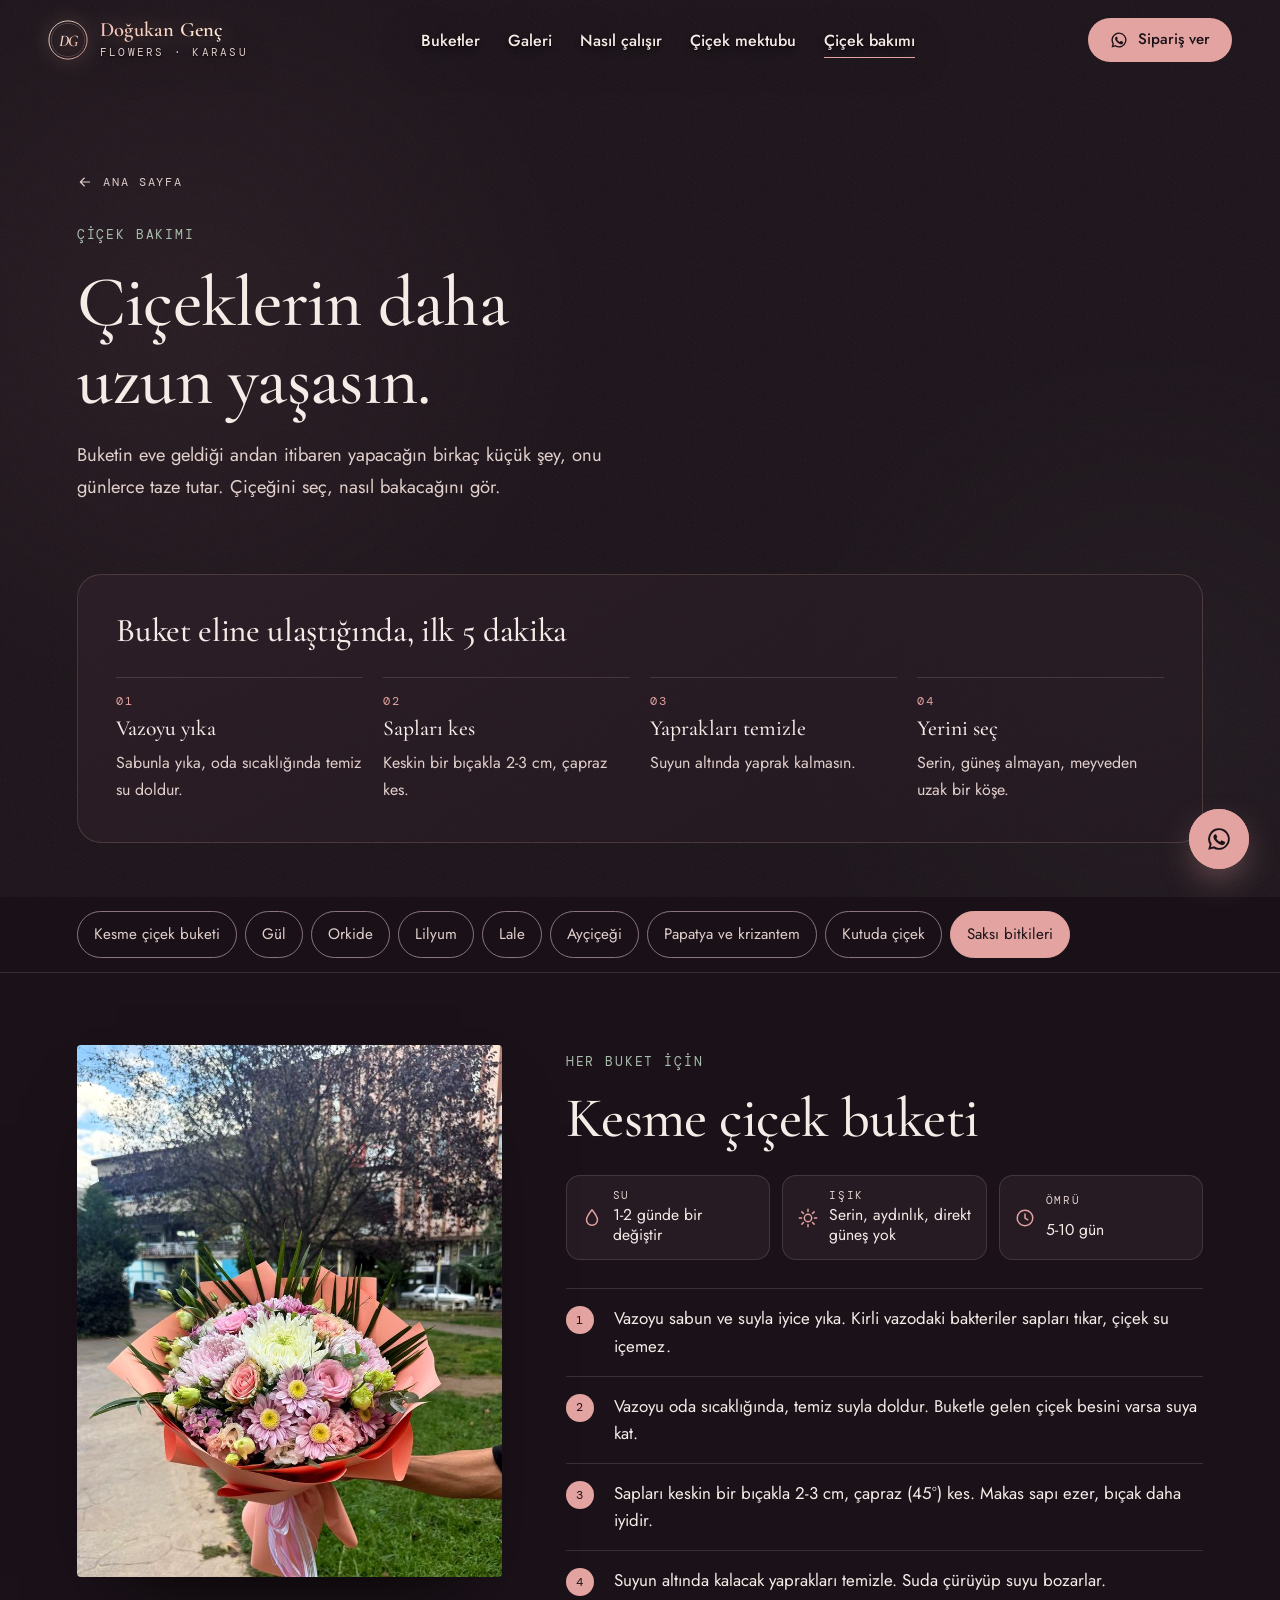
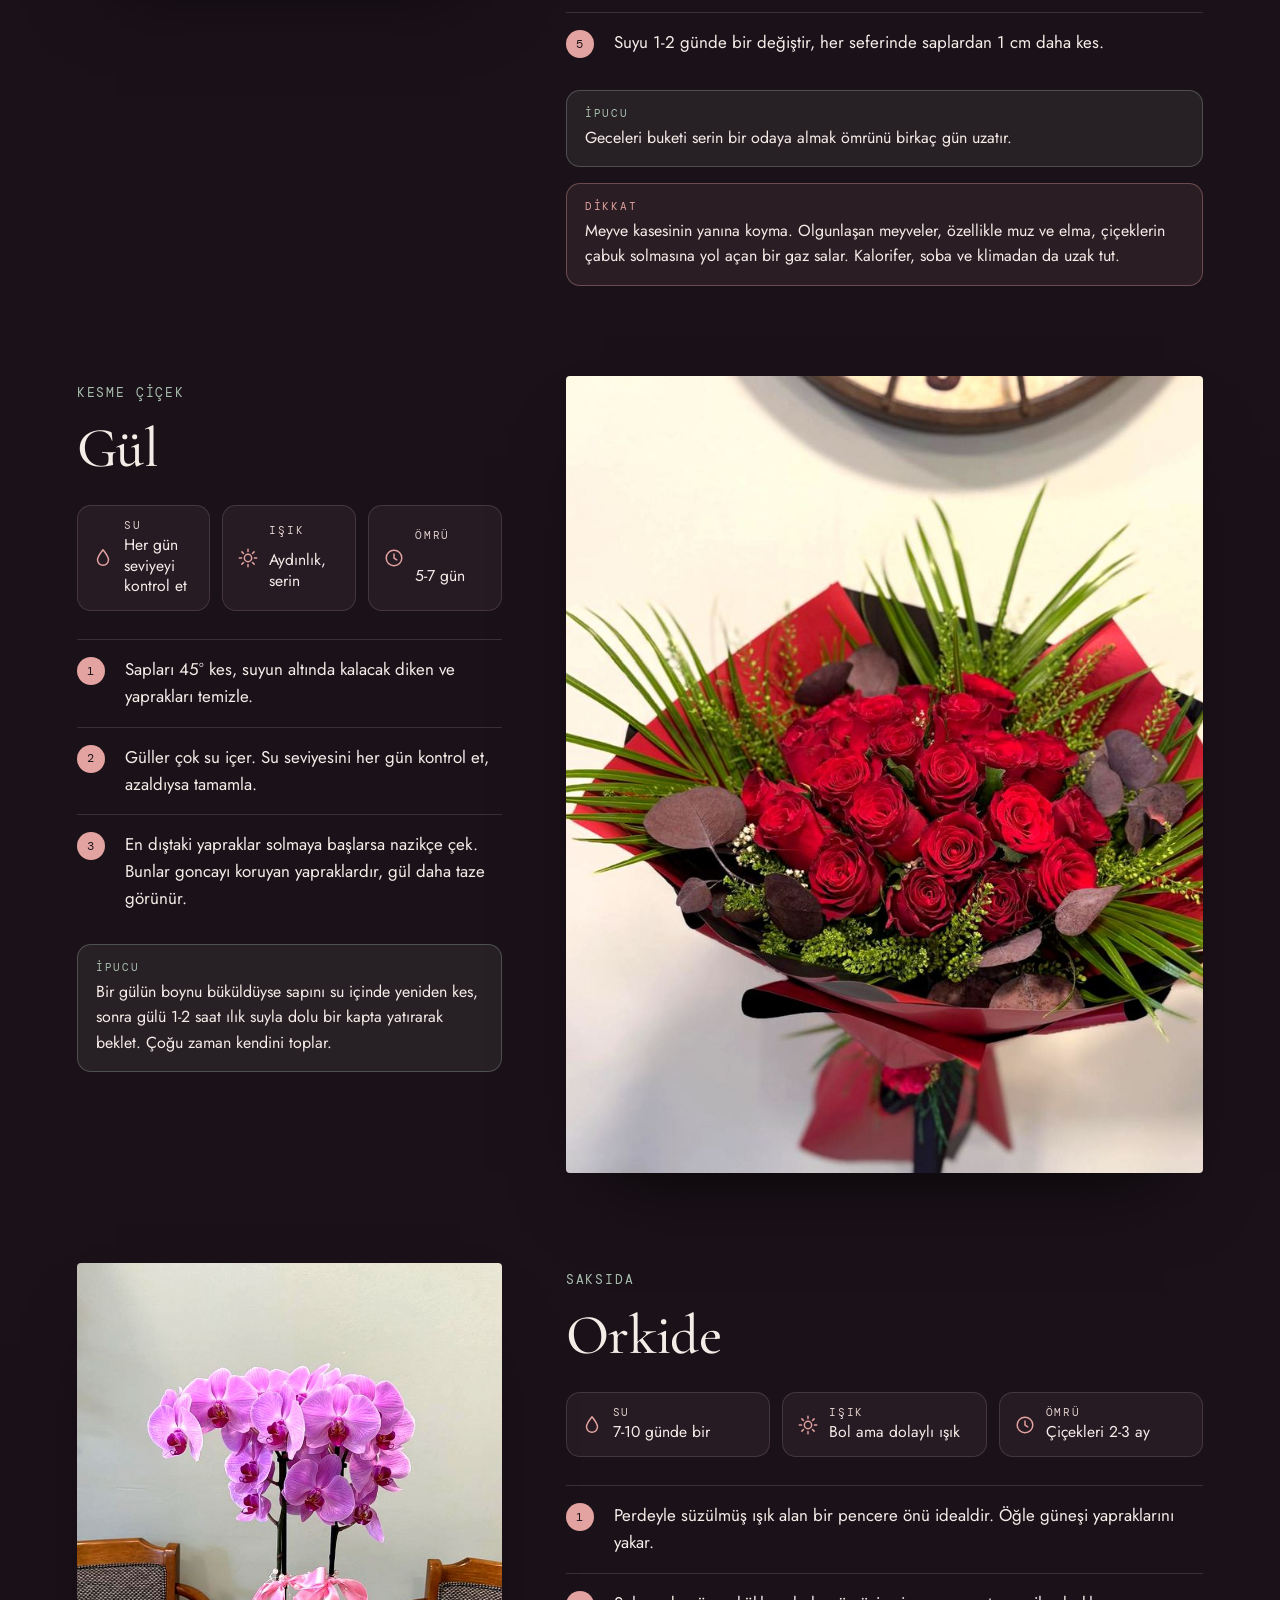
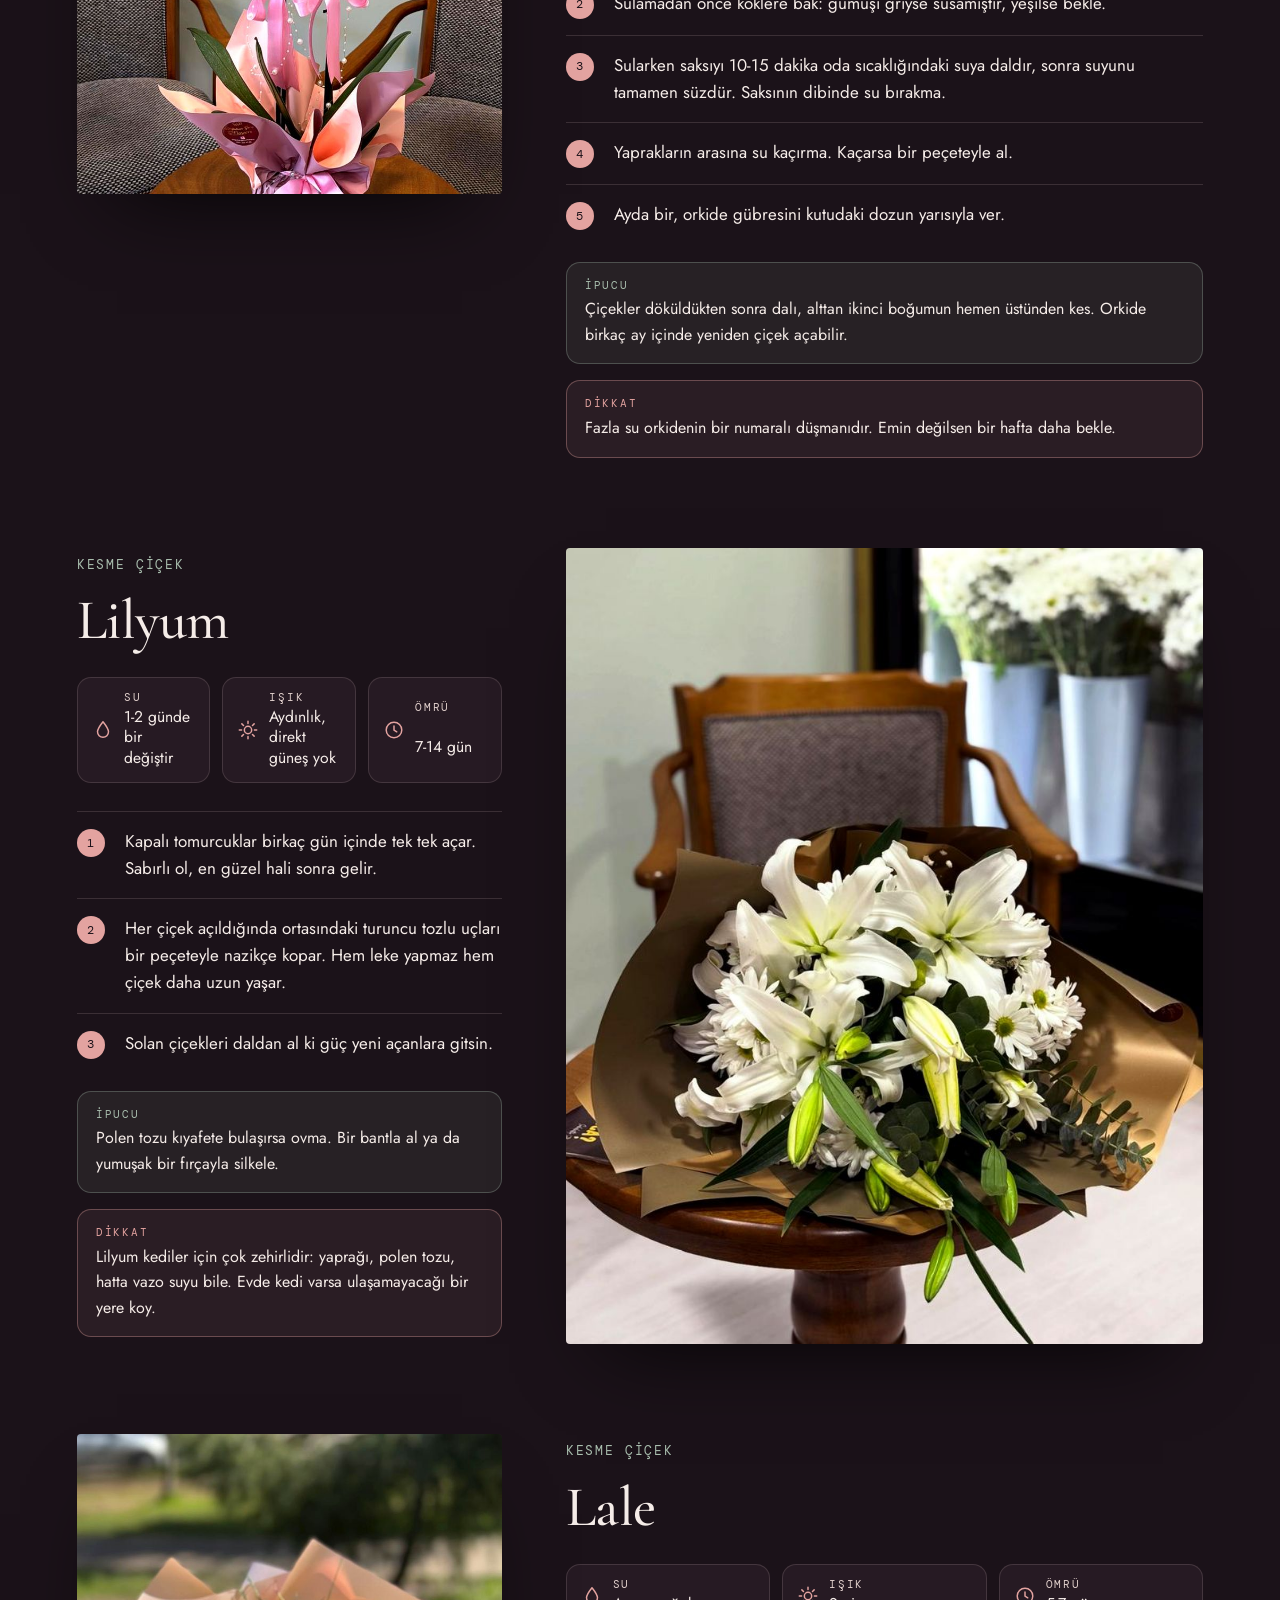
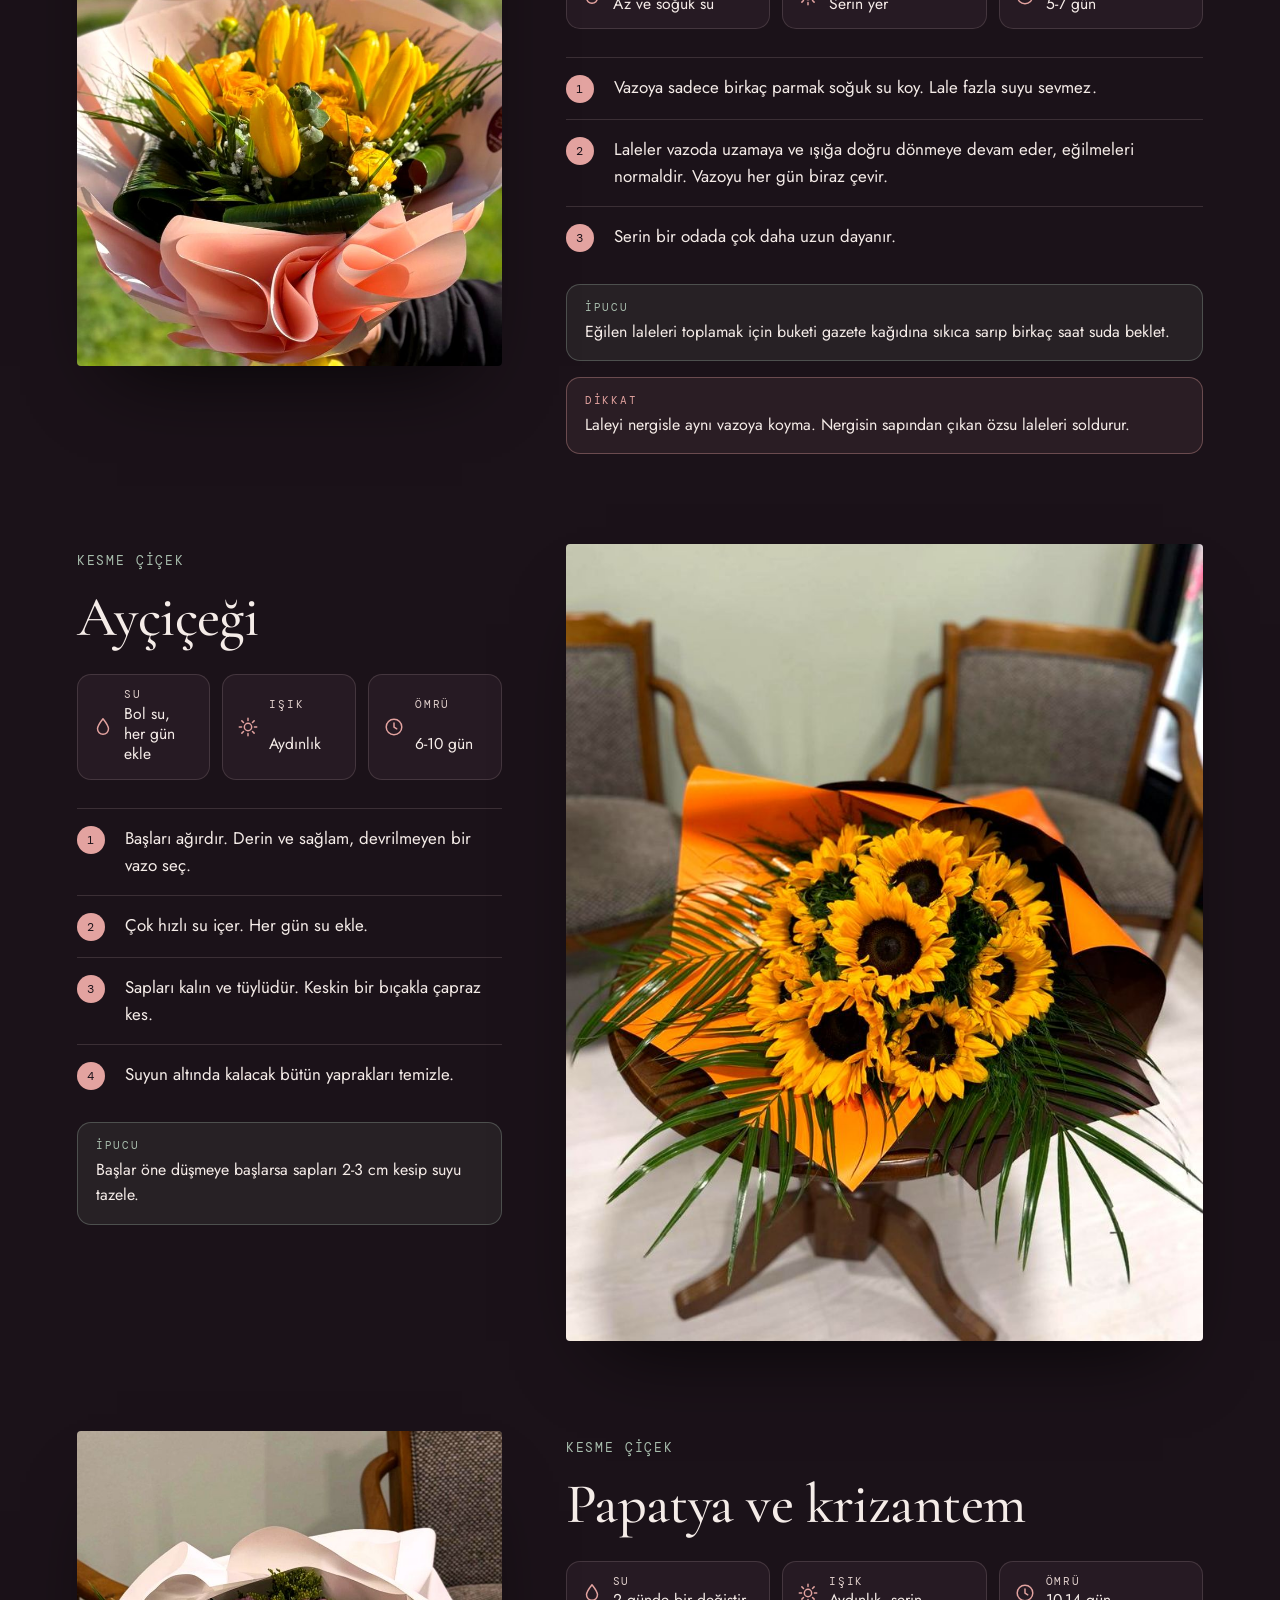
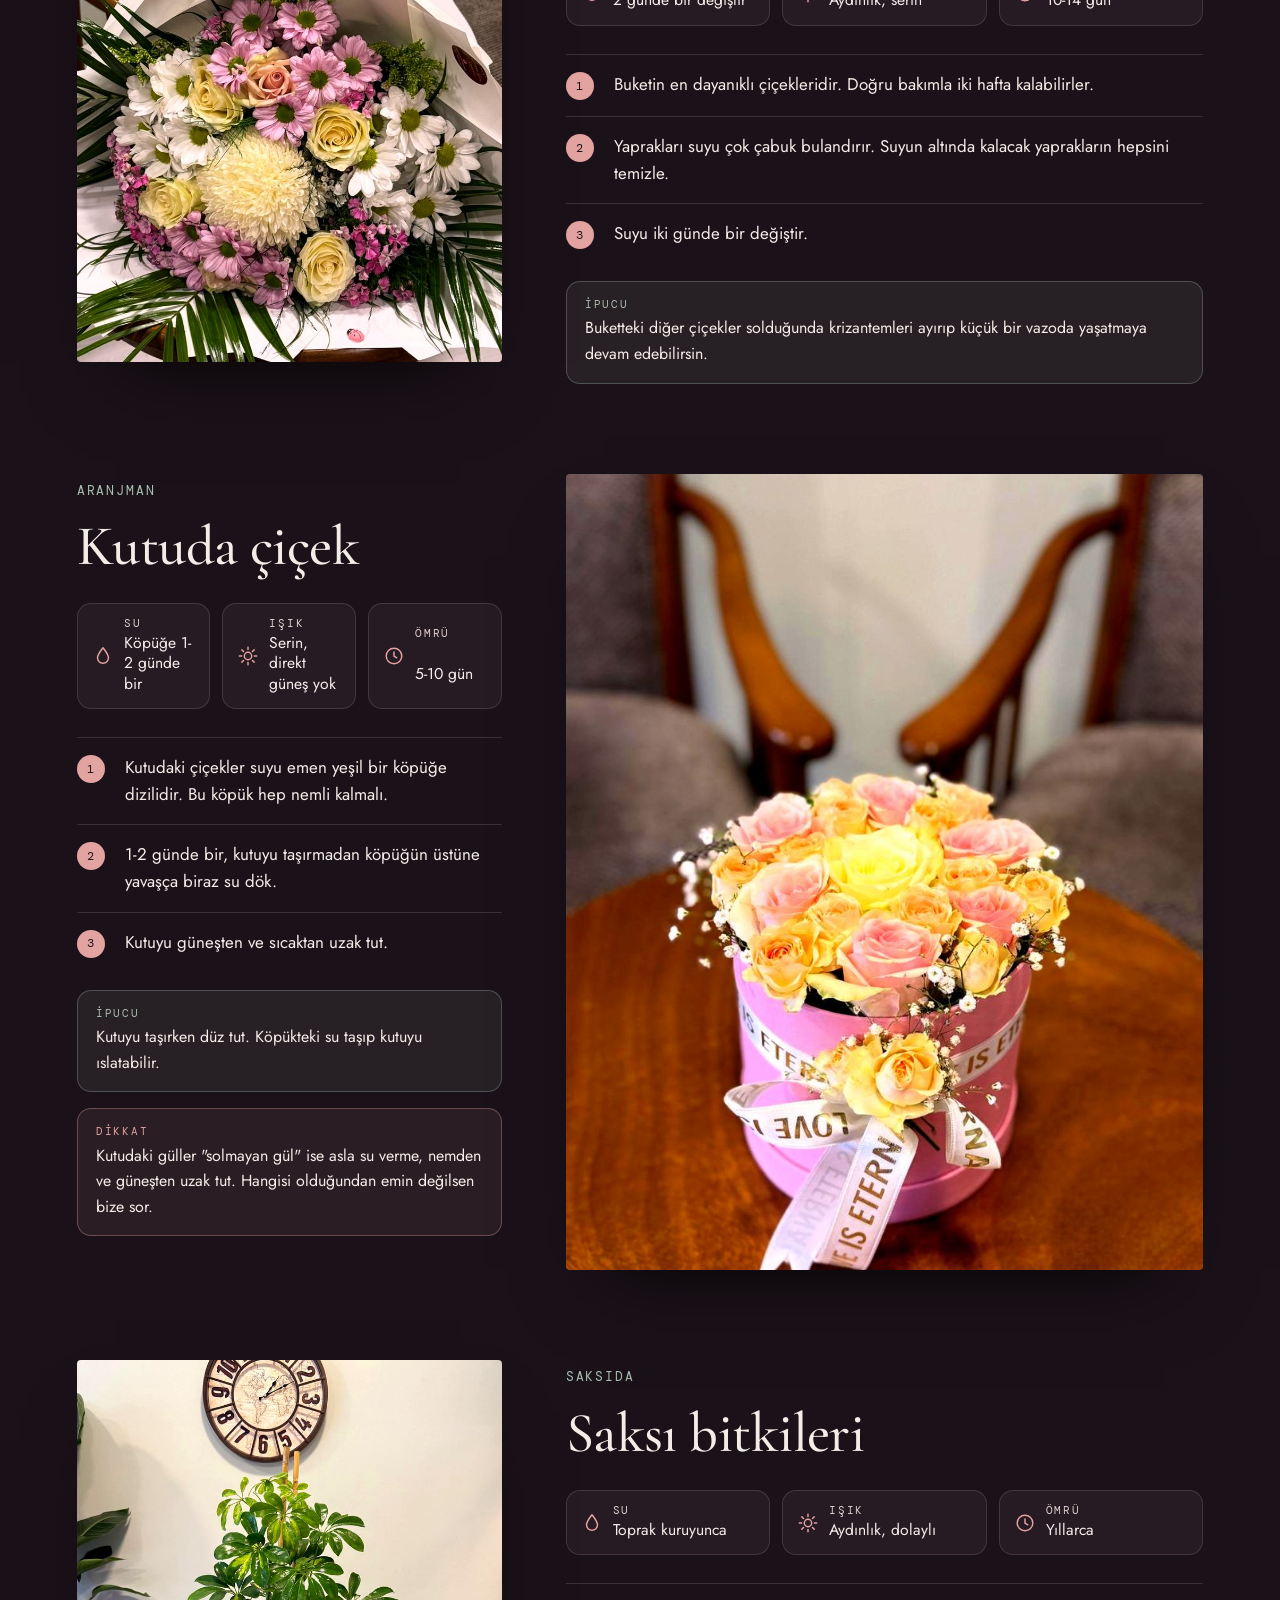
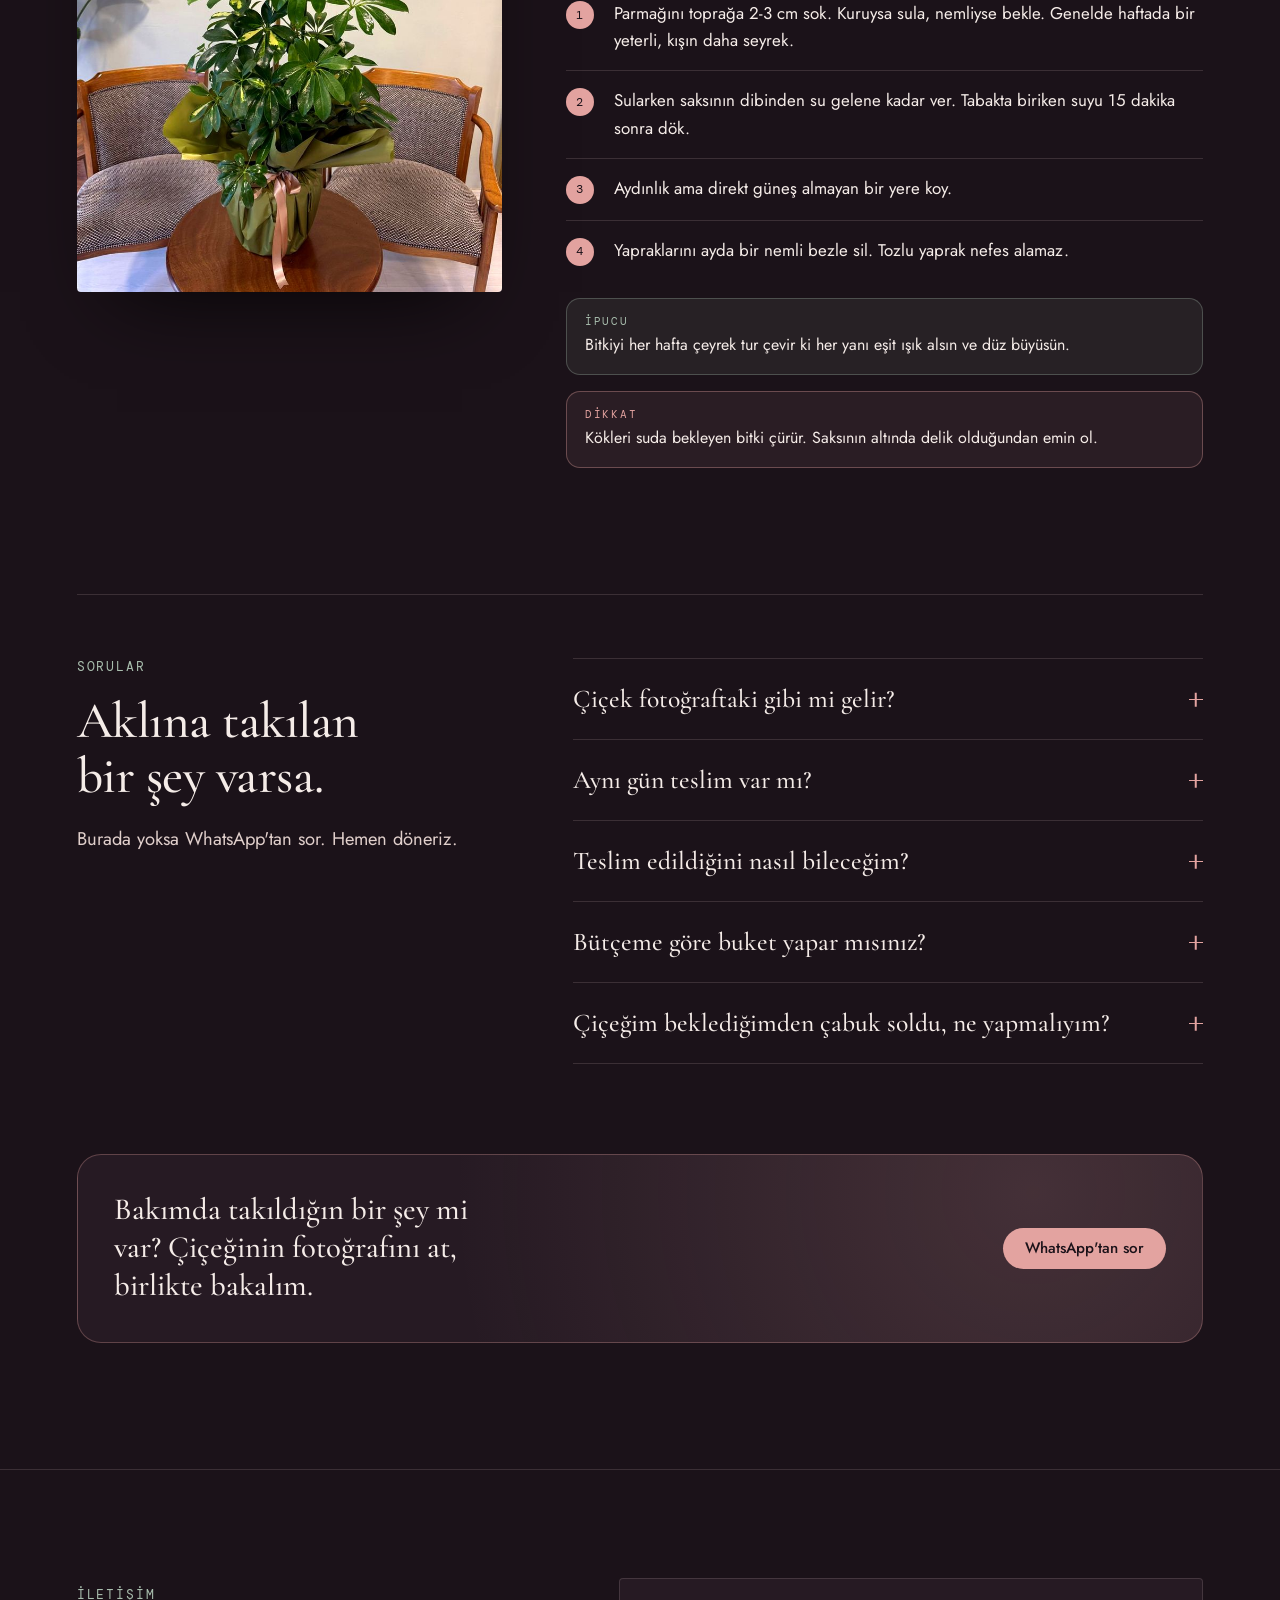
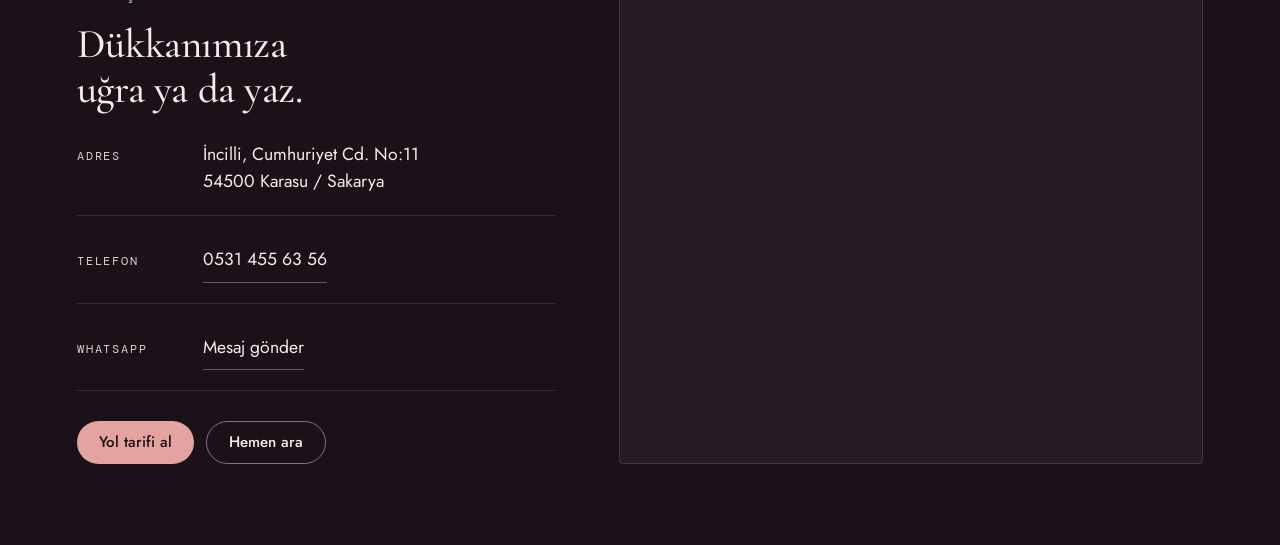
==== commit eac0fd17: "Lale simgesi yerine DG monogram logo, Doğukan Genç yazıları daha parlak Co-Authored-By: Claude Opus " ====
--- a/bakim.html
+++ b/bakim.html
@@ -6,7 +6,7 @@
 <title>Çiçek bakımı · Doğukan Genç Flowers</title>
 <meta name="description" content="Buket, gül, orkide, lilyum, lale, ayçiçeği ve saksı bitkilerinin bakımı. Çiçeklerin daha uzun yaşasın diye Doğukan Genç Flowers'tan kolay ipuçları.">
 <meta name="theme-color" content="#1B1219">
-<link rel="icon" href="data:image/svg+xml,%3Csvg xmlns='http://www.w3.org/2000/svg' viewBox='0 0 64 64'%3E%3Crect width='64' height='64' rx='14' fill='%231B1219'/%3E%3Cpath d='M32 14c-7 6-9 12-6 17 2 3 6 4 6 4s4-1 6-4c3-5 1-11-6-17z' fill='%23E3A3A0'/%3E%3Cpath d='M32 35v15M32 44c-4-1-7-4-8-8M32 41c4-1 6-3 7-6' stroke='%238FA393' stroke-width='2.5' fill='none' stroke-linecap='round'/%3E%3C/svg%3E">
+<link rel="icon" href="data:image/svg+xml,%3Csvg xmlns='http://www.w3.org/2000/svg' viewBox='0 0 64 64'%3E%3Cdefs%3E%3ClinearGradient id='g' x1='0' y1='0' x2='1' y2='1'%3E%3Cstop offset='0' stop-color='%23FFF6EA'/%3E%3Cstop offset='1' stop-color='%23E3A3A0'/%3E%3C/linearGradient%3E%3C/defs%3E%3Crect width='64' height='64' rx='14' fill='%231B1219'/%3E%3Ccircle cx='32' cy='32' r='26' fill='none' stroke='url%28%23g%29' stroke-width='2'/%3E%3Ctext x='31.5' y='42' text-anchor='middle' font-family='Georgia,serif' font-style='italic' font-weight='700' font-size='26' letter-spacing='-1.5' fill='url%28%23g%29'%3EDG%3C/text%3E%3C/svg%3E">
 <link rel="preconnect" href="https://fonts.googleapis.com">
 <link rel="preconnect" href="https://fonts.gstatic.com" crossorigin>
 <link href="https://fonts.googleapis.com/css2?family=Cormorant+Garamond:ital,wght@0,400;0,500;0,600;1,500;1,600&family=Caveat:wght@500&family=DM+Mono&family=Jost:wght@400;500&display=swap" rel="stylesheet">
@@ -60,7 +60,7 @@
 .nav{position:fixed;top:0;left:0;right:0;z-index:50;display:flex;align-items:center;justify-content:space-between;gap:24px;padding:18px clamp(16px,4vw,48px);transition:background .5s var(--ease-soft),backdrop-filter .5s var(--ease-soft)}
 .nav.solid{background:rgba(27,18,25,.78);backdrop-filter:blur(14px);-webkit-backdrop-filter:blur(14px)}
 .brand{display:flex;align-items:center;gap:12px;text-decoration:none}
-.brand svg{width:34px;height:34px;flex:none}
+.brand svg{width:40px;height:40px;flex:none;filter:drop-shadow(0 0 10px rgba(255,214,190,.28))}
 .brand span{font:500 1.28rem/1 var(--display);letter-spacing:.01em;text-shadow:var(--tshadow)}
 .brand small{display:block;font:400 .62rem/1.3 var(--mono);letter-spacing:.2em;color:var(--text-secondary);text-transform:uppercase;margin-top:4px}
 .nav ul{display:flex;gap:28px;list-style:none;margin:0;padding:0}
@@ -143,7 +143,7 @@
 /* ---------- rose gold brand name ---------- */
 .rg{background:linear-gradient(100deg,#E3A3A0 0%,#EDBFA8 22%,#F7DFC2 40%,#FFF4E4 50%,#F2CDB0 62%,#E6A9A0 80%,#E3A3A0 100%);background-size:220% 100%;-webkit-background-clip:text;background-clip:text;color:transparent;-webkit-text-fill-color:transparent;text-shadow:none;animation:shine 9s linear infinite}
 @keyframes shine{from{background-position:110% 0}to{background-position:-110% 0}}
-.brand .rg{font-weight:600;filter:drop-shadow(0 1px 6px rgba(12,6,10,.6))}
+.brand .rg{font-weight:600;background-image:linear-gradient(100deg,#F4BFBA 0%,#F9D6C2 22%,#FFE8D2 40%,#FFF9F0 50%,#FCDFC6 62%,#F3C2B8 80%,#F4BFBA 100%);filter:drop-shadow(0 0 8px rgba(255,214,190,.35)) drop-shadow(0 1px 3px rgba(12,6,10,.8))}
 .brandline-hero{display:flex;align-items:baseline;gap:14px;margin-bottom:20px;text-shadow:none}
 .brandline-hero .rg{font:italic 500 clamp(1.5rem,2.1vw,2.1rem)/1.1 var(--display);letter-spacing:.01em;filter:drop-shadow(0 2px 10px rgba(12,6,10,.85))}
 .brandline-hero .loc{font:400 .8rem/1 var(--mono);letter-spacing:.2em;text-transform:uppercase;color:var(--text-primary);text-shadow:var(--tshadow)}
@@ -261,6 +261,17 @@
   .nav.open ul li:last-child a{border-bottom:0}
   .nav.open ul a::after{display:none}
 }
+/* phones: no costly blur while scrolling */
+@media (max-width:820px){
+  .nav.solid,.nav.open{backdrop-filter:none;-webkit-backdrop-filter:none;background:rgba(27,18,25,.97)}
+  .env .glow{animation:none;filter:none;opacity:.28}
+  .bk-nav{backdrop-filter:none;-webkit-backdrop-filter:none;background:rgba(27,18,25,.97)}
+}
+/* phones: the rose-gold name a touch lighter, with a soft glow, so it reads as bright as on a large screen */
+@media (max-width:820px){
+  .brand .rg,.brandline-hero .rg{background-image:linear-gradient(100deg,#F4BFBA 0%,#F9D6C2 22%,#FFE8D2 40%,#FFF9F0 50%,#FCDFC6 62%,#F3C2B8 80%,#F4BFBA 100%);filter:drop-shadow(0 0 8px rgba(255,214,190,.35)) drop-shadow(0 1px 3px rgba(12,6,10,.8))}
+  .brandline-hero .rg{font-size:1.75rem}
+}
 </style>
 </head>
 <body>
@@ -277,7 +288,7 @@
 
 <nav class="nav" aria-label="Ana menü">
   <a class="brand" href="index.html" aria-label="Doğukan Genç Flowers, ana sayfa">
-    <svg viewBox="0 0 64 64" aria-hidden="true"><circle cx="32" cy="32" r="30" fill="none" stroke="#8FA393" stroke-width="1.2"/><path d="M32 14c-7 6-9 12-6 17 2 3 6 4 6 4s4-1 6-4c3-5 1-11-6-17z" fill="#E3A3A0"/><path d="M32 35v15M32 44c-4-1-7-4-8-8M32 41c4-1 6-3 7-6" stroke="#8FA393" stroke-width="2" fill="none" stroke-linecap="round"/></svg>
+    <svg class="mono" viewBox="0 0 64 64" aria-hidden="true"><defs><linearGradient id="dgG" x1="0" y1="0" x2="1" y2="1"><stop offset="0" stop-color="#FFF6EA"/><stop offset=".45" stop-color="#F7D3BE"/><stop offset="1" stop-color="#E3A3A0"/></linearGradient></defs><circle cx="32" cy="32" r="30.5" fill="#1B1219" fill-opacity=".45" stroke="url(#dgG)" stroke-width="1.4"/><circle cx="32" cy="32" r="26.6" fill="none" stroke="url(#dgG)" stroke-width=".6" stroke-opacity=".55"/><text x="31.5" y="41" text-anchor="middle" font-family="Cormorant Garamond,Georgia,serif" font-style="italic" font-weight="600" font-size="26" letter-spacing="-1.6" fill="url(#dgG)">DG</text></svg>
     <span><b class="rg">Doğukan Genç</b><small>Flowers · Karasu</small></span>
   </a>
   <ul id="navMenu">
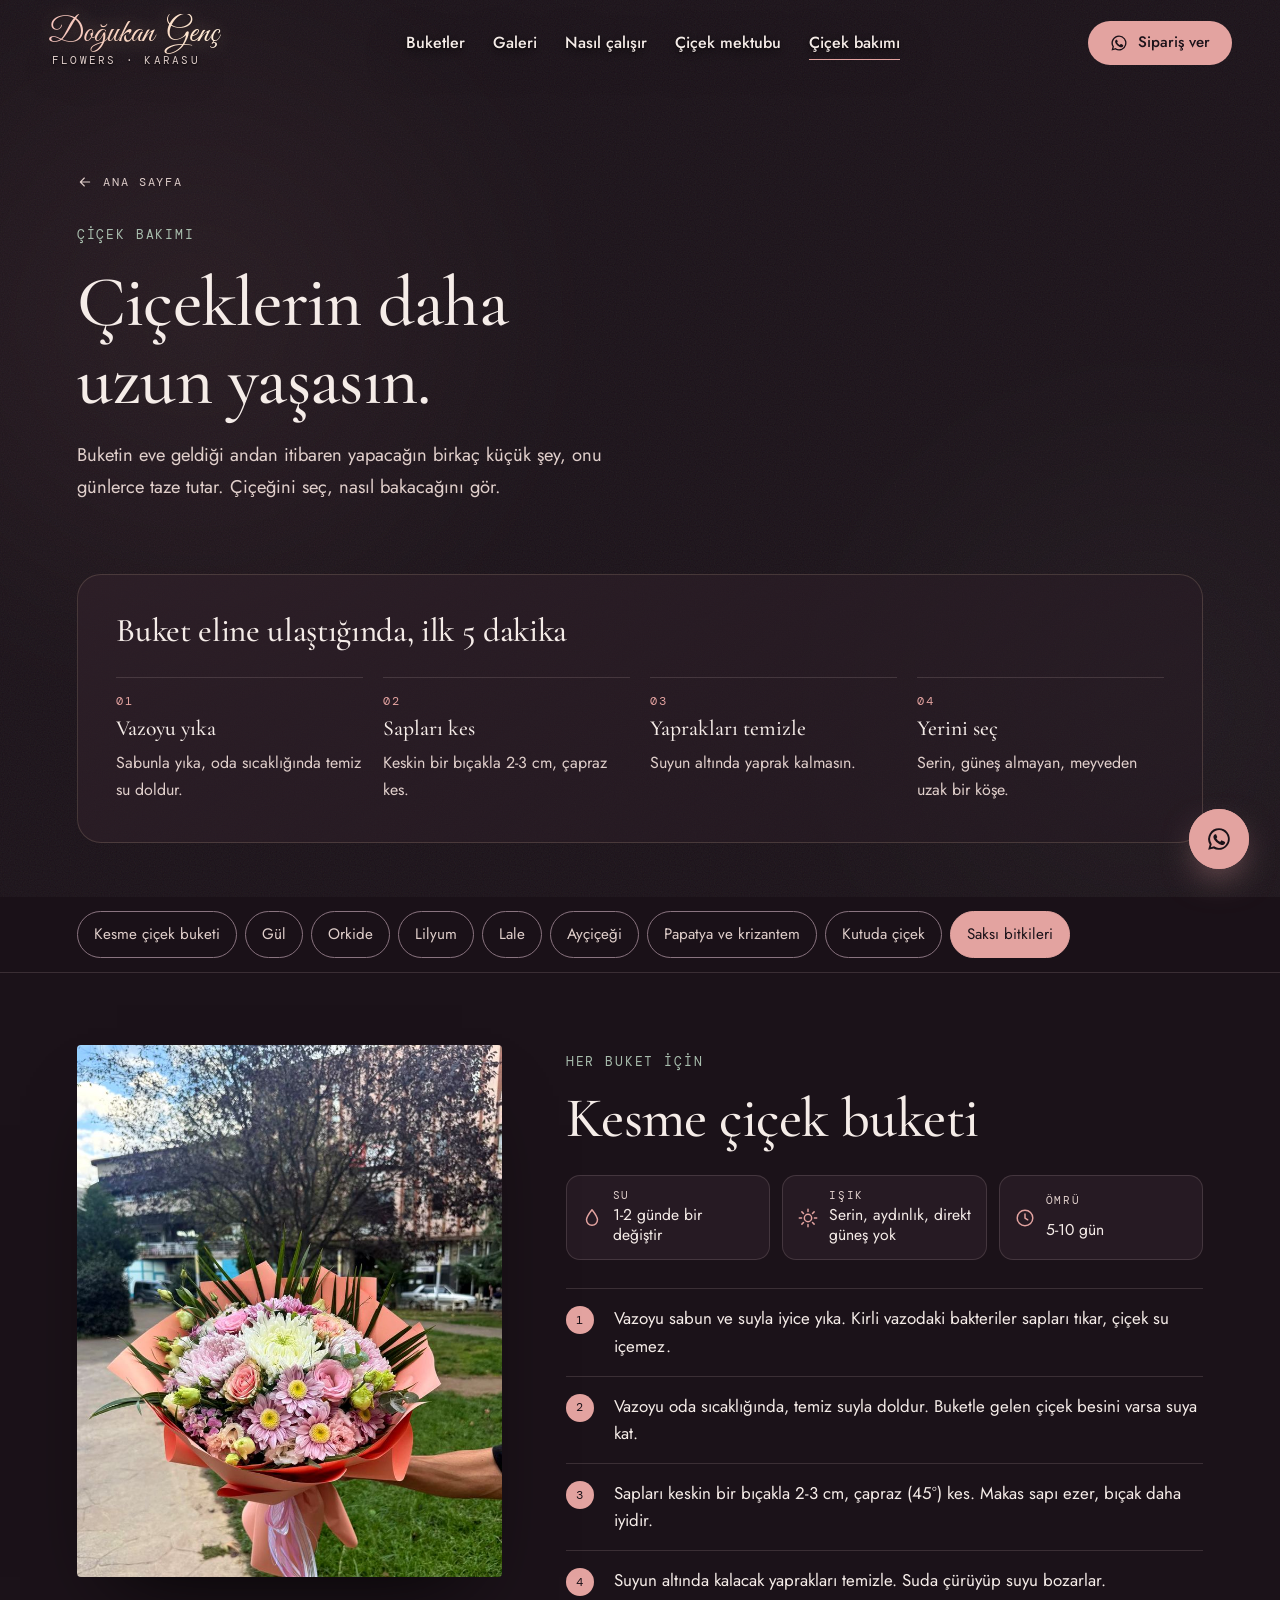
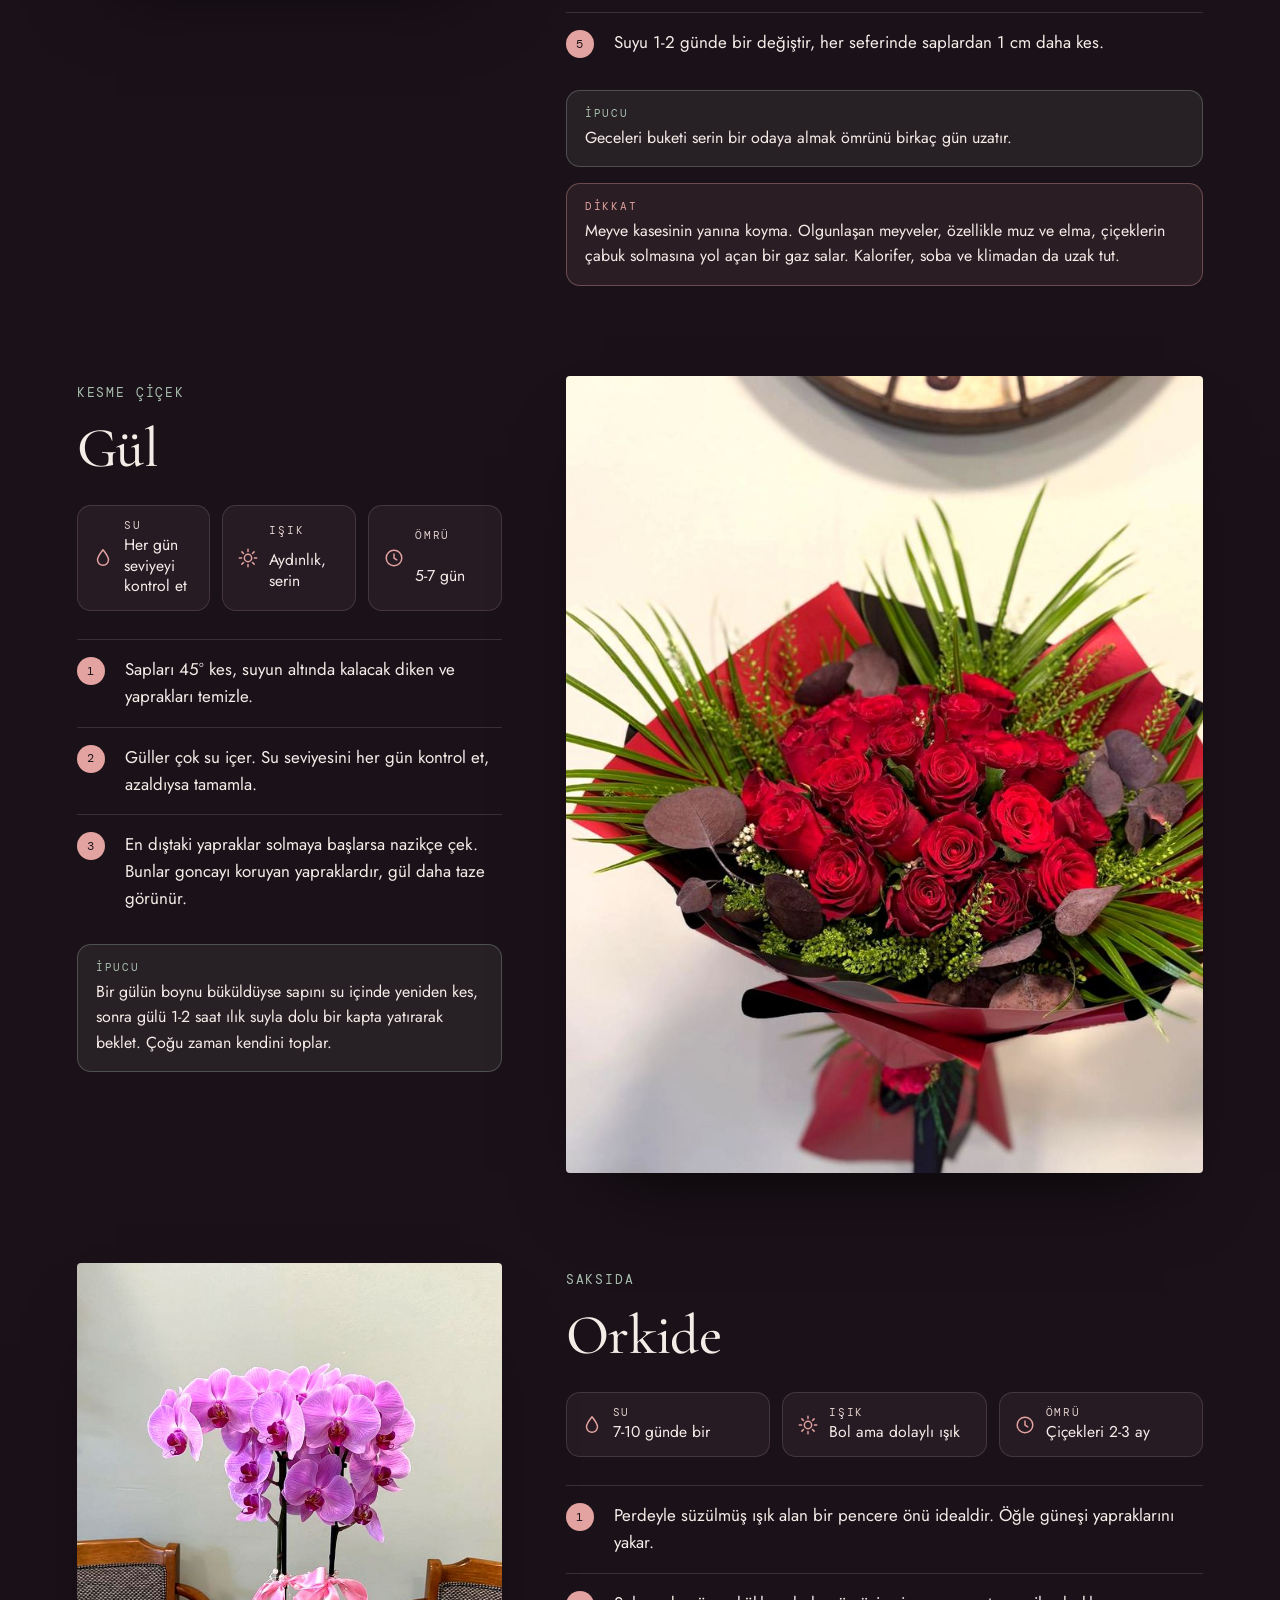
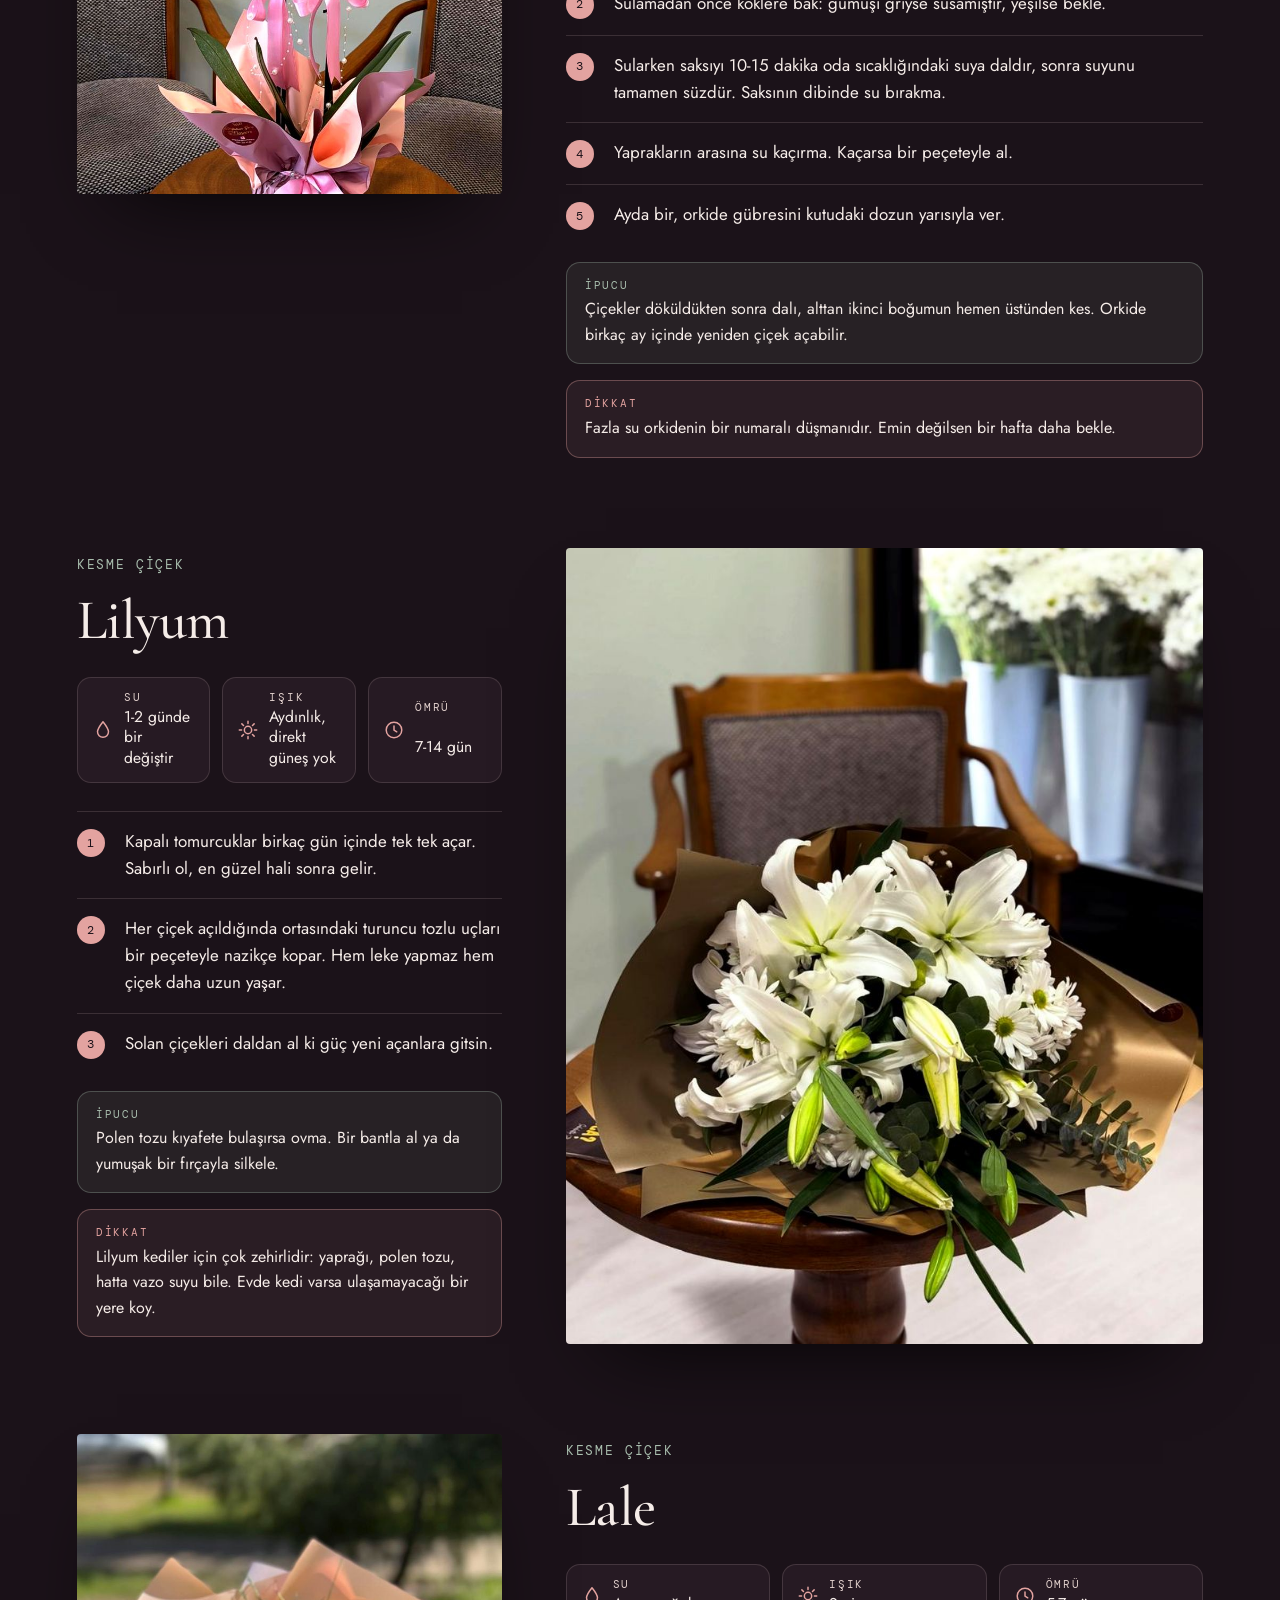
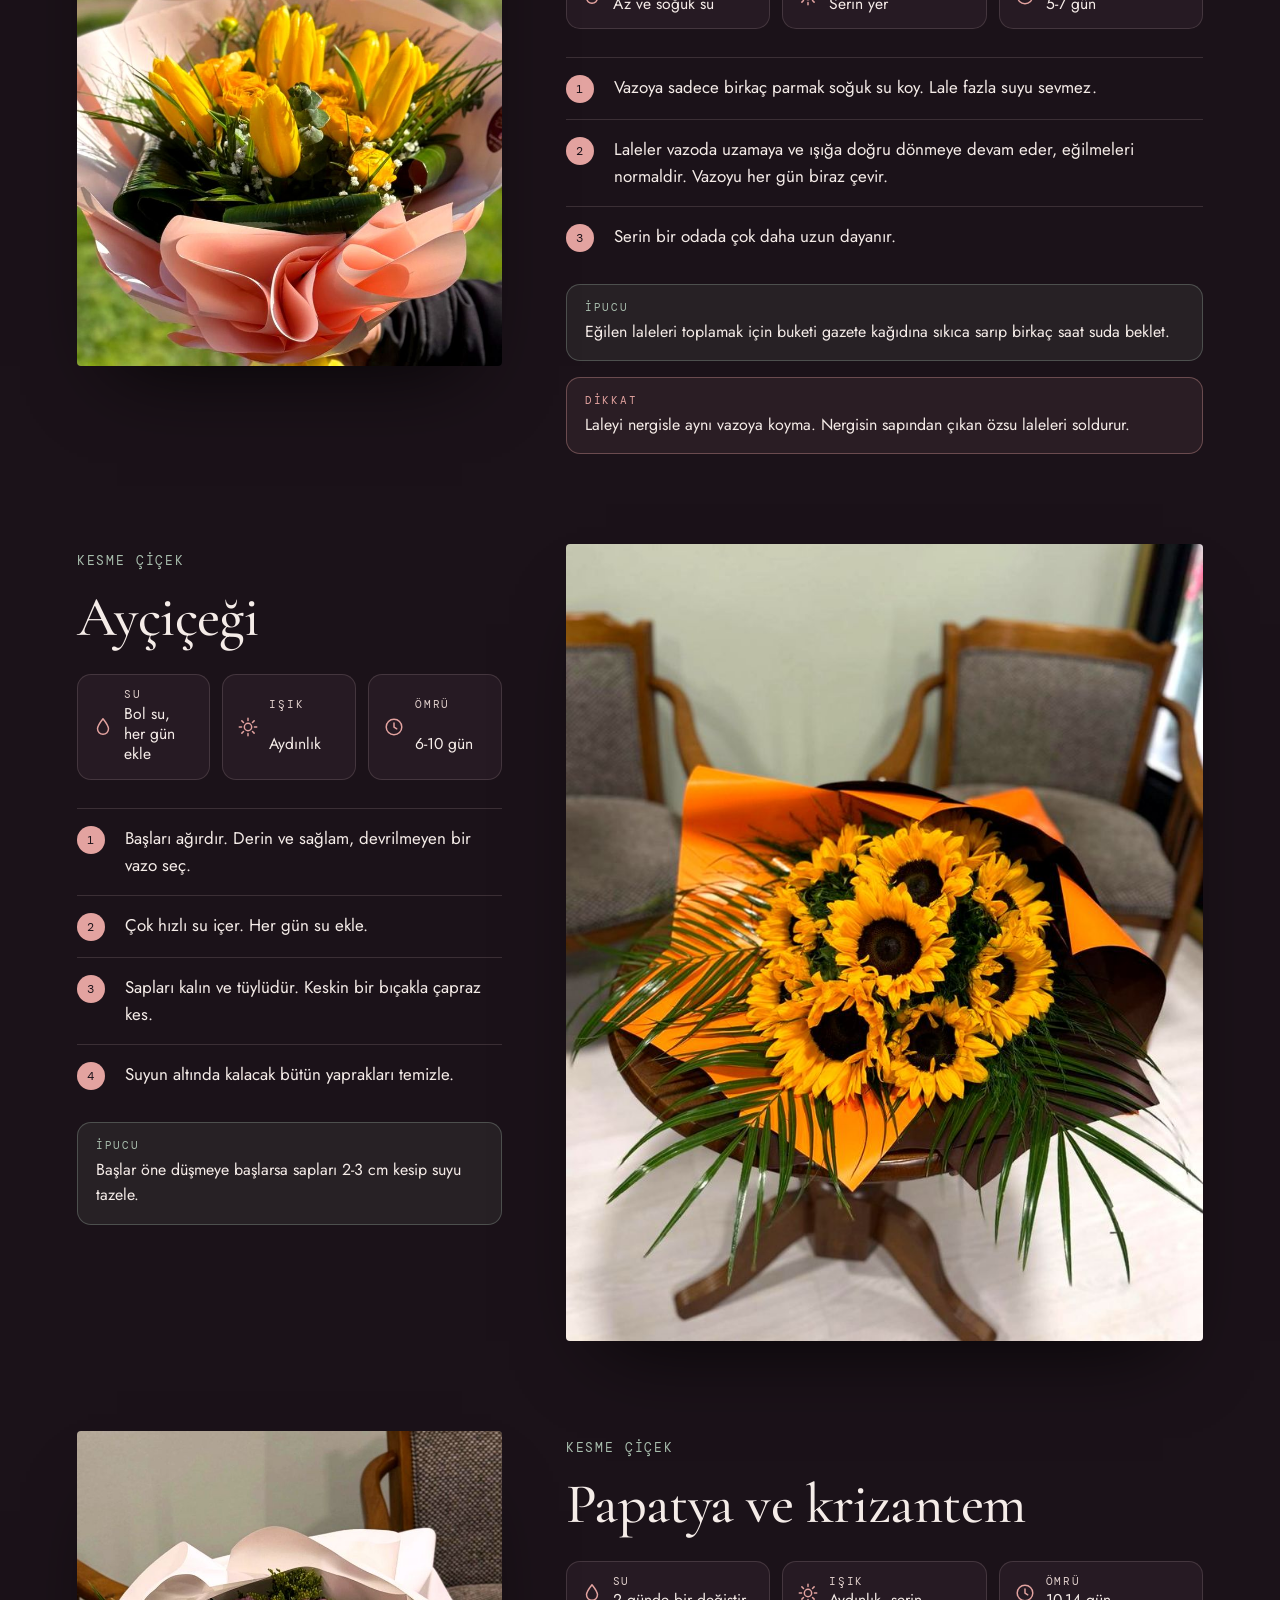
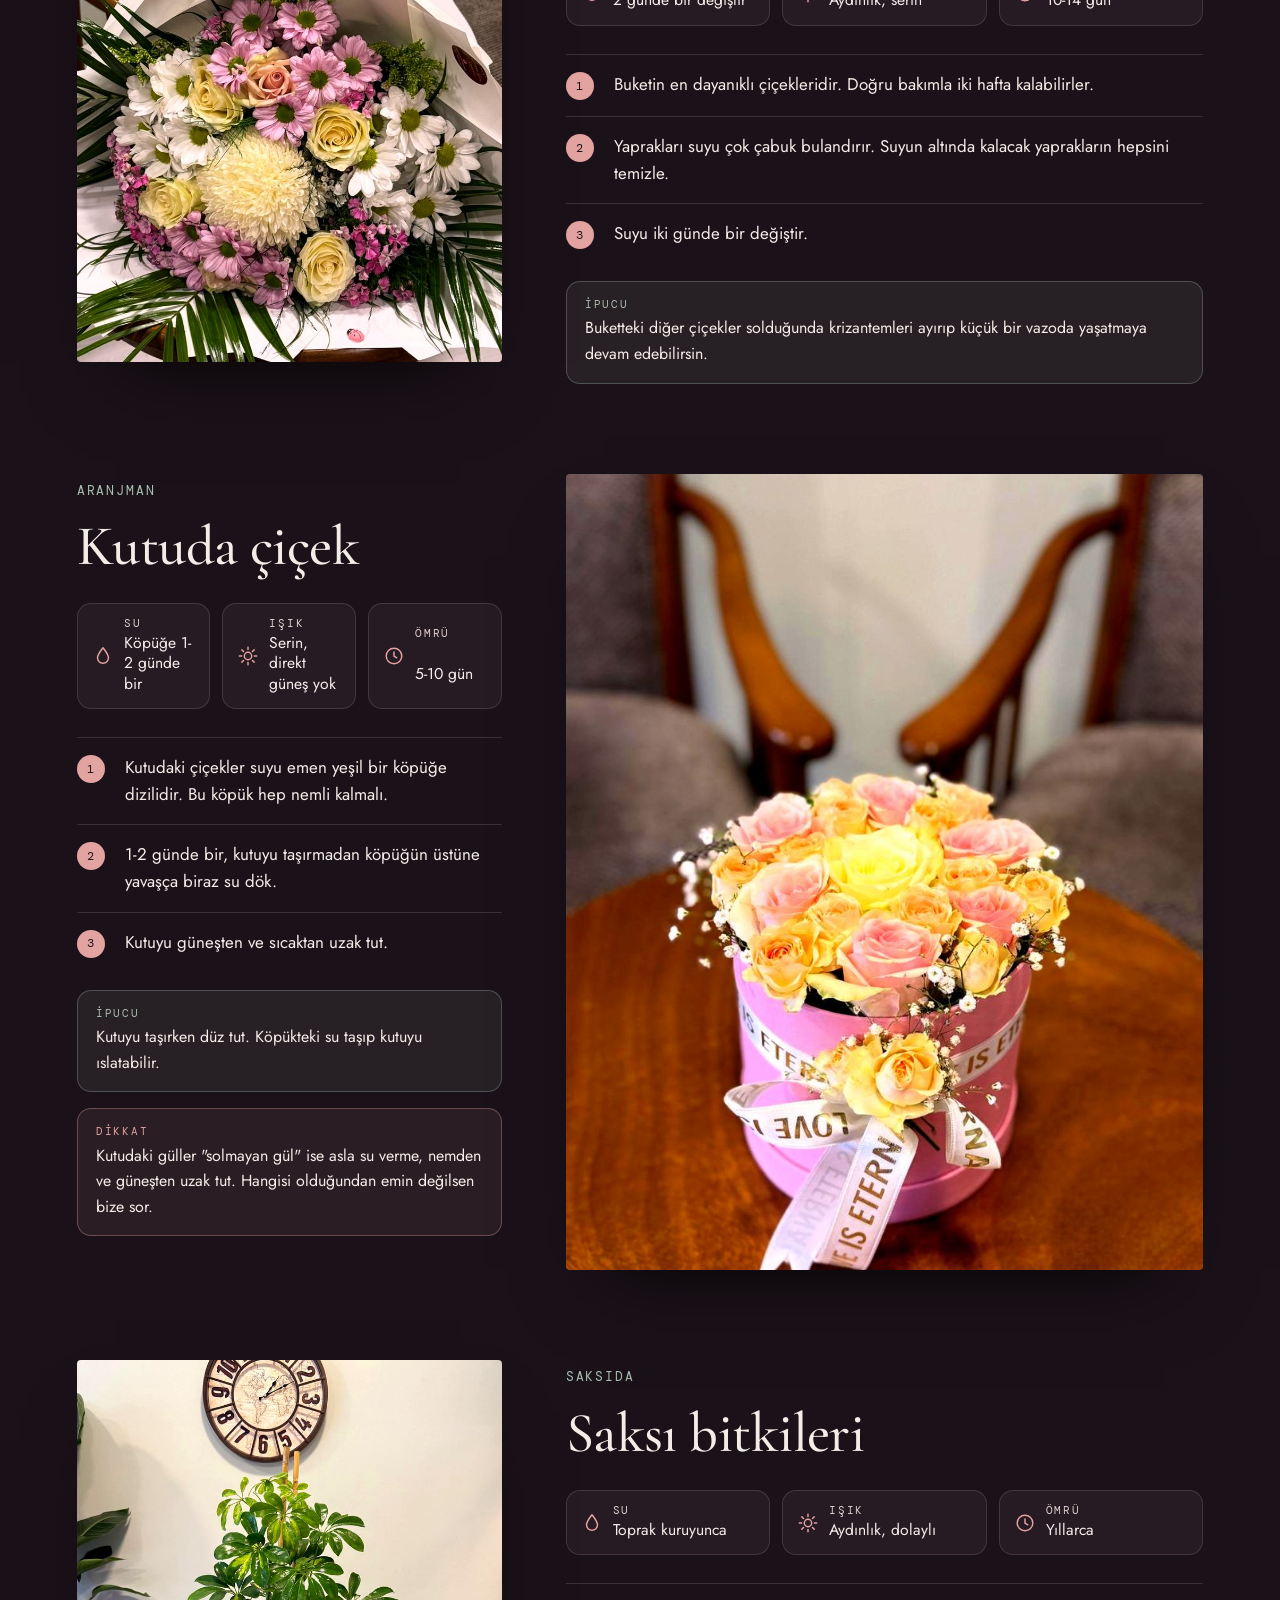
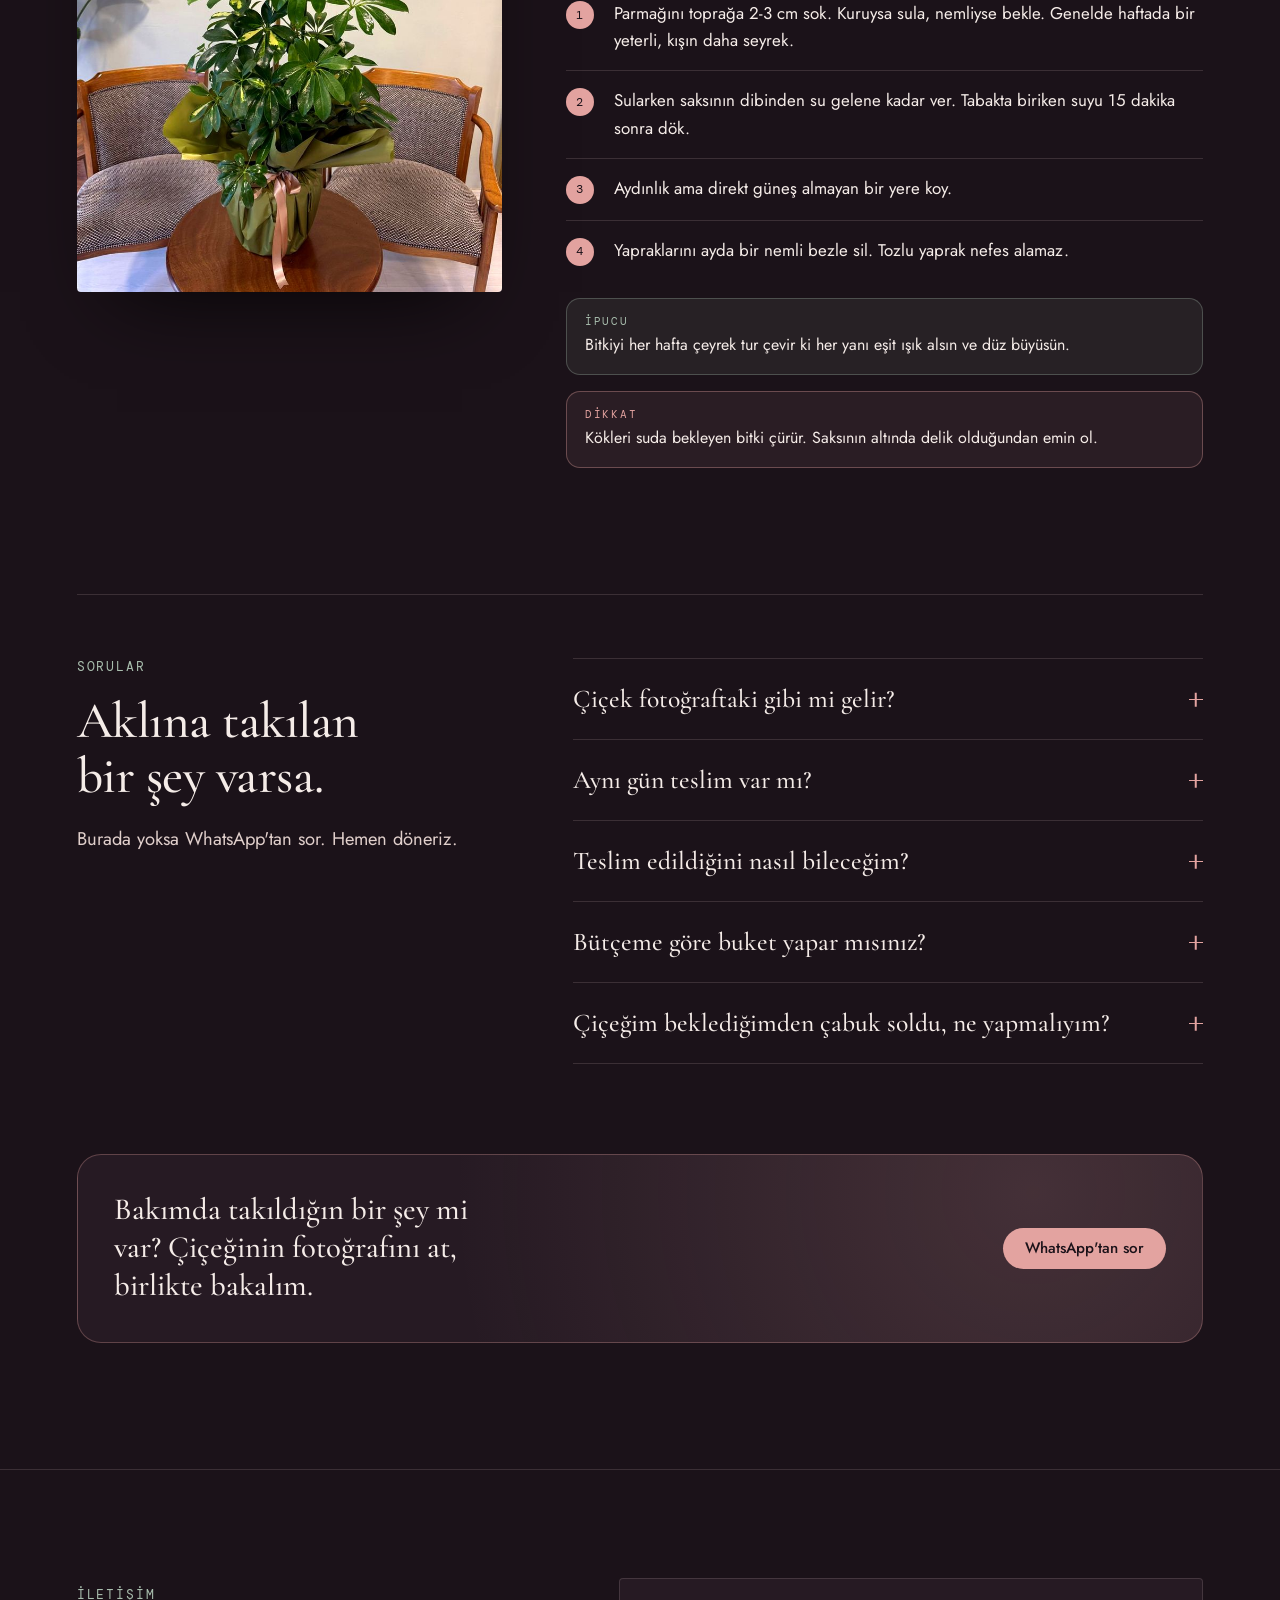
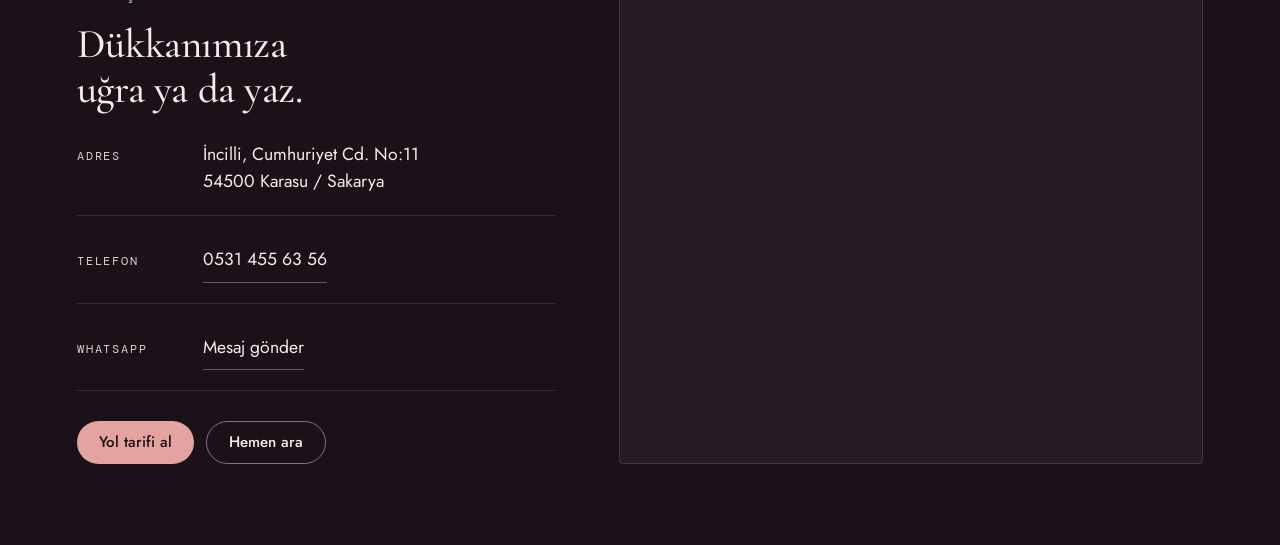
==== commit fab58630: "Logo amblemi kaldırıldı, Doğukan Genç yazısı el yazısı (Great Vibes) Co-Authored-By: Claude Opus 5.5" ====
--- a/bakim.html
+++ b/bakim.html
@@ -9,7 +9,7 @@
 <link rel="icon" href="data:image/svg+xml,%3Csvg xmlns='http://www.w3.org/2000/svg' viewBox='0 0 64 64'%3E%3Cdefs%3E%3ClinearGradient id='g' x1='0' y1='0' x2='1' y2='1'%3E%3Cstop offset='0' stop-color='%23FFF6EA'/%3E%3Cstop offset='1' stop-color='%23E3A3A0'/%3E%3C/linearGradient%3E%3C/defs%3E%3Crect width='64' height='64' rx='14' fill='%231B1219'/%3E%3Ccircle cx='32' cy='32' r='26' fill='none' stroke='url%28%23g%29' stroke-width='2'/%3E%3Ctext x='31.5' y='42' text-anchor='middle' font-family='Georgia,serif' font-style='italic' font-weight='700' font-size='26' letter-spacing='-1.5' fill='url%28%23g%29'%3EDG%3C/text%3E%3C/svg%3E">
 <link rel="preconnect" href="https://fonts.googleapis.com">
 <link rel="preconnect" href="https://fonts.gstatic.com" crossorigin>
-<link href="https://fonts.googleapis.com/css2?family=Cormorant+Garamond:ital,wght@0,400;0,500;0,600;1,500;1,600&family=Caveat:wght@500&family=DM+Mono&family=Jost:wght@400;500&display=swap" rel="stylesheet">
+<link href="https://fonts.googleapis.com/css2?family=Great+Vibes&family=Cormorant+Garamond:ital,wght@0,400;0,500;0,600;1,500;1,600&family=Caveat:wght@500&family=DM+Mono&family=Jost:wght@400;500&display=swap" rel="stylesheet">
 <style>
 :root{
   color-scheme:dark;
@@ -26,7 +26,7 @@
   --ease-out:cubic-bezier(.22,.8,.24,1);
   --ease-soft:cubic-bezier(.45,.05,.25,1);
   --tshadow:0 1px 2px rgba(12,6,10,.95),0 3px 12px rgba(12,6,10,.78),0 10px 44px rgba(12,6,10,.8);
-  --display:"Cormorant Garamond",Georgia,serif;
+  --display:"Cormorant Garamond",Georgia,serif;--script:"Great Vibes","Cormorant Garamond",cursive;
   --body:"Jost",system-ui,sans-serif;
   --mono:"DM Mono",ui-monospace,monospace;
 }
@@ -60,9 +60,8 @@
 .nav{position:fixed;top:0;left:0;right:0;z-index:50;display:flex;align-items:center;justify-content:space-between;gap:24px;padding:18px clamp(16px,4vw,48px);transition:background .5s var(--ease-soft),backdrop-filter .5s var(--ease-soft)}
 .nav.solid{background:rgba(27,18,25,.78);backdrop-filter:blur(14px);-webkit-backdrop-filter:blur(14px)}
 .brand{display:flex;align-items:center;gap:12px;text-decoration:none}
-.brand svg{width:40px;height:40px;flex:none;filter:drop-shadow(0 0 10px rgba(255,214,190,.28))}
 .brand span{font:500 1.28rem/1 var(--display);letter-spacing:.01em;text-shadow:var(--tshadow)}
-.brand small{display:block;font:400 .62rem/1.3 var(--mono);letter-spacing:.2em;color:var(--text-secondary);text-transform:uppercase;margin-top:4px}
+.brand small{display:block;font:400 .62rem/1.3 var(--mono);letter-spacing:.2em;color:var(--text-secondary);text-transform:uppercase;margin-top:2px;padding-left:.35em}
 .nav ul{display:flex;gap:28px;list-style:none;margin:0;padding:0}
 .nav ul a{text-decoration:none;font-size:.92rem;color:var(--text-secondary);text-shadow:var(--tshadow);transition:color .3s var(--ease-soft)}
 .nav ul a:hover{color:var(--text-primary)}
@@ -143,10 +142,10 @@
 /* ---------- rose gold brand name ---------- */
 .rg{background:linear-gradient(100deg,#E3A3A0 0%,#EDBFA8 22%,#F7DFC2 40%,#FFF4E4 50%,#F2CDB0 62%,#E6A9A0 80%,#E3A3A0 100%);background-size:220% 100%;-webkit-background-clip:text;background-clip:text;color:transparent;-webkit-text-fill-color:transparent;text-shadow:none;animation:shine 9s linear infinite}
 @keyframes shine{from{background-position:110% 0}to{background-position:-110% 0}}
-.brand .rg{font-weight:600;background-image:linear-gradient(100deg,#F4BFBA 0%,#F9D6C2 22%,#FFE8D2 40%,#FFF9F0 50%,#FCDFC6 62%,#F3C2B8 80%,#F4BFBA 100%);filter:drop-shadow(0 0 8px rgba(255,214,190,.35)) drop-shadow(0 1px 3px rgba(12,6,10,.8))}
+.brand .rg{display:inline-block;font:400 2.05rem/1 var(--script);letter-spacing:0;word-spacing:.18em;padding:.12em .22em .16em;margin:-.12em -.22em -.16em;text-shadow:none;background-image:linear-gradient(100deg,#F4BFBA 0%,#F9D6C2 22%,#FFE8D2 40%,#FFF9F0 50%,#FCDFC6 62%,#F3C2B8 80%,#F4BFBA 100%);filter:drop-shadow(0 0 8px rgba(255,214,190,.35)) drop-shadow(0 1px 3px rgba(12,6,10,.8))}
 .brandline-hero{display:flex;align-items:baseline;gap:14px;margin-bottom:20px;text-shadow:none}
-.brandline-hero .rg{font:italic 500 clamp(1.5rem,2.1vw,2.1rem)/1.1 var(--display);letter-spacing:.01em;filter:drop-shadow(0 2px 10px rgba(12,6,10,.85))}
-.brandline-hero .loc{font:400 .8rem/1 var(--mono);letter-spacing:.2em;text-transform:uppercase;color:var(--text-primary);text-shadow:var(--tshadow)}
+.brandline-hero .rg{font:400 clamp(2.1rem,2.9vw,2.9rem)/1.1 var(--script);letter-spacing:0;word-spacing:.18em;white-space:nowrap;padding:.1em .2em .16em;margin:-.1em -.2em -.16em;filter:drop-shadow(0 2px 10px rgba(12,6,10,.85))}
+.brandline-hero .loc{font:400 .8rem/1 var(--mono);white-space:nowrap;letter-spacing:.2em;text-transform:uppercase;color:var(--text-primary);text-shadow:var(--tshadow)}
 @media (prefers-reduced-motion: reduce){.rg{animation:none;background-position:50% 0}}
 
 /* ---------- care page ---------- */
@@ -270,7 +269,7 @@
 /* phones: the rose-gold name a touch lighter, with a soft glow, so it reads as bright as on a large screen */
 @media (max-width:820px){
   .brand .rg,.brandline-hero .rg{background-image:linear-gradient(100deg,#F4BFBA 0%,#F9D6C2 22%,#FFE8D2 40%,#FFF9F0 50%,#FCDFC6 62%,#F3C2B8 80%,#F4BFBA 100%);filter:drop-shadow(0 0 8px rgba(255,214,190,.35)) drop-shadow(0 1px 3px rgba(12,6,10,.8))}
-  .brandline-hero .rg{font-size:1.75rem}
+  .brandline-hero .rg{font-size:2.3rem}
 }
 </style>
 </head>
@@ -288,7 +287,6 @@
 
 <nav class="nav" aria-label="Ana menü">
   <a class="brand" href="index.html" aria-label="Doğukan Genç Flowers, ana sayfa">
-    <svg class="mono" viewBox="0 0 64 64" aria-hidden="true"><defs><linearGradient id="dgG" x1="0" y1="0" x2="1" y2="1"><stop offset="0" stop-color="#FFF6EA"/><stop offset=".45" stop-color="#F7D3BE"/><stop offset="1" stop-color="#E3A3A0"/></linearGradient></defs><circle cx="32" cy="32" r="30.5" fill="#1B1219" fill-opacity=".45" stroke="url(#dgG)" stroke-width="1.4"/><circle cx="32" cy="32" r="26.6" fill="none" stroke="url(#dgG)" stroke-width=".6" stroke-opacity=".55"/><text x="31.5" y="41" text-anchor="middle" font-family="Cormorant Garamond,Georgia,serif" font-style="italic" font-weight="600" font-size="26" letter-spacing="-1.6" fill="url(#dgG)">DG</text></svg>
     <span><b class="rg">Doğukan Genç</b><small>Flowers · Karasu</small></span>
   </a>
   <ul id="navMenu">
